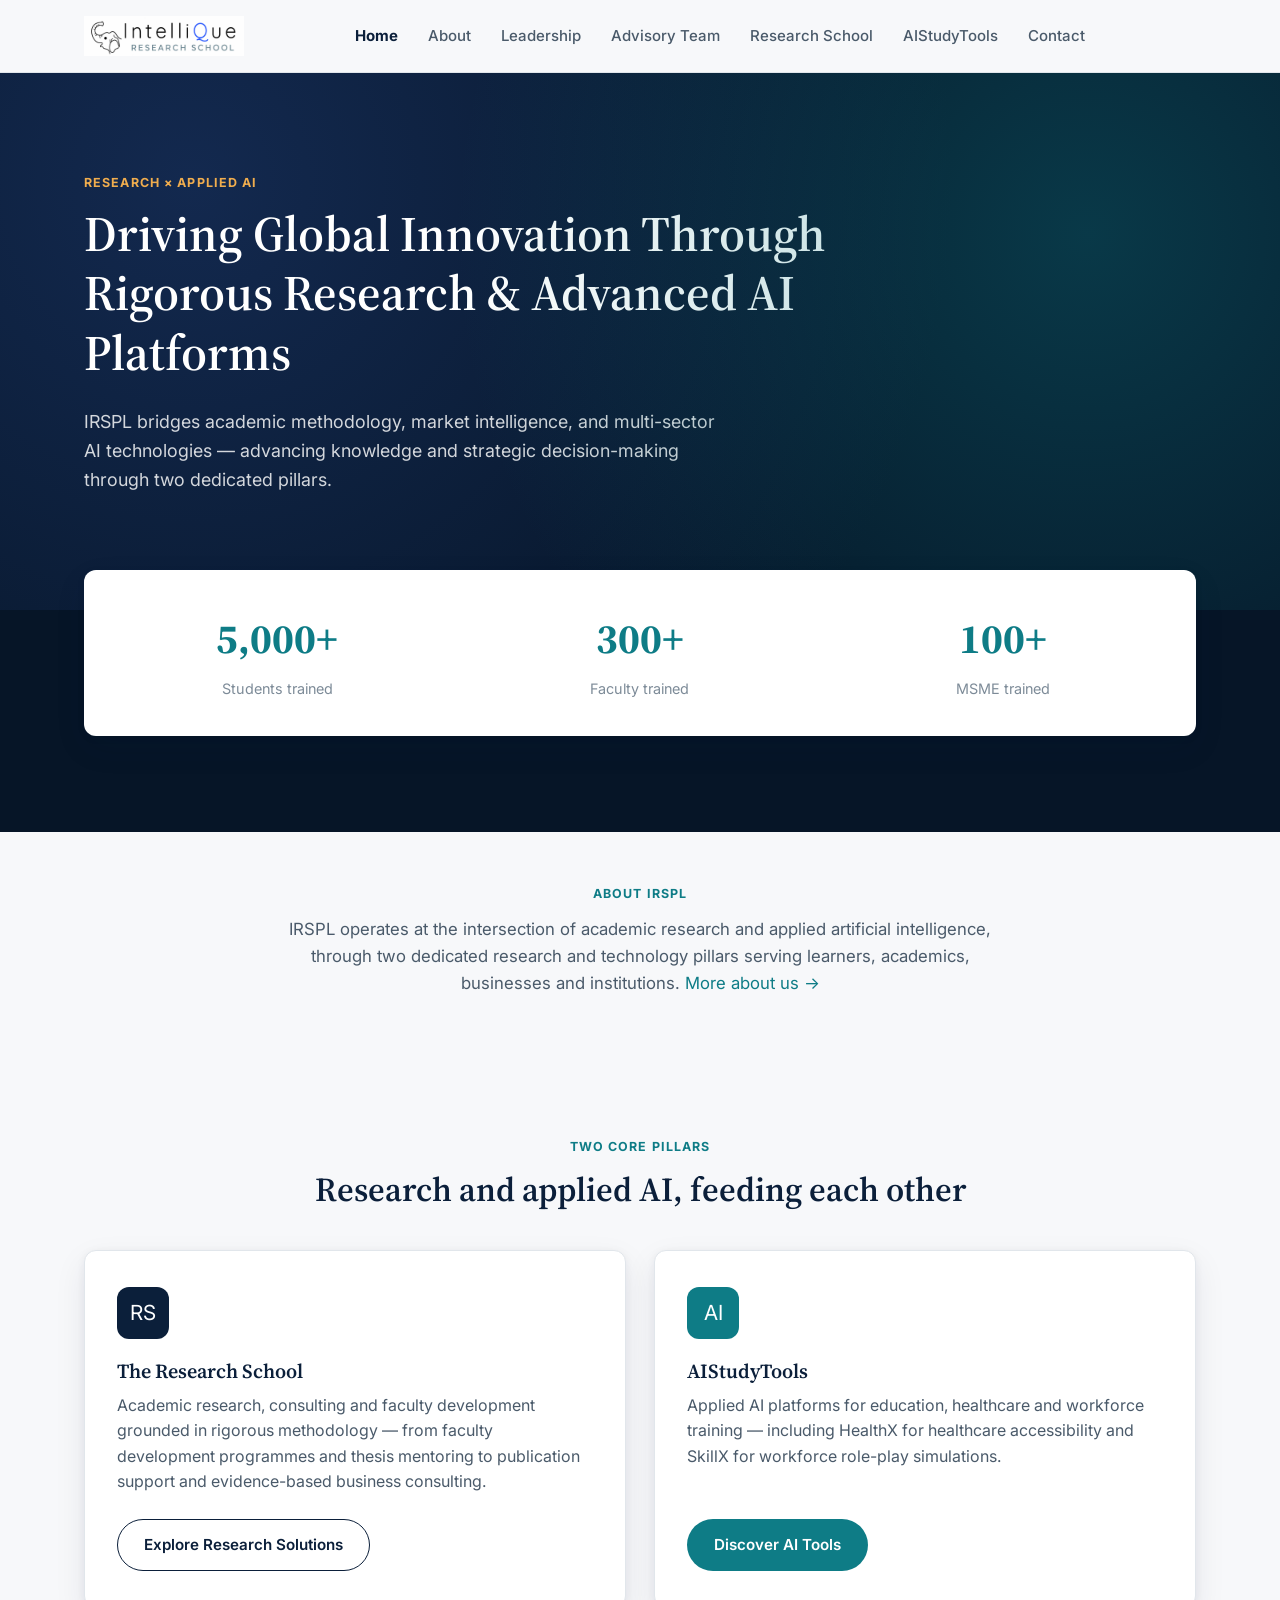
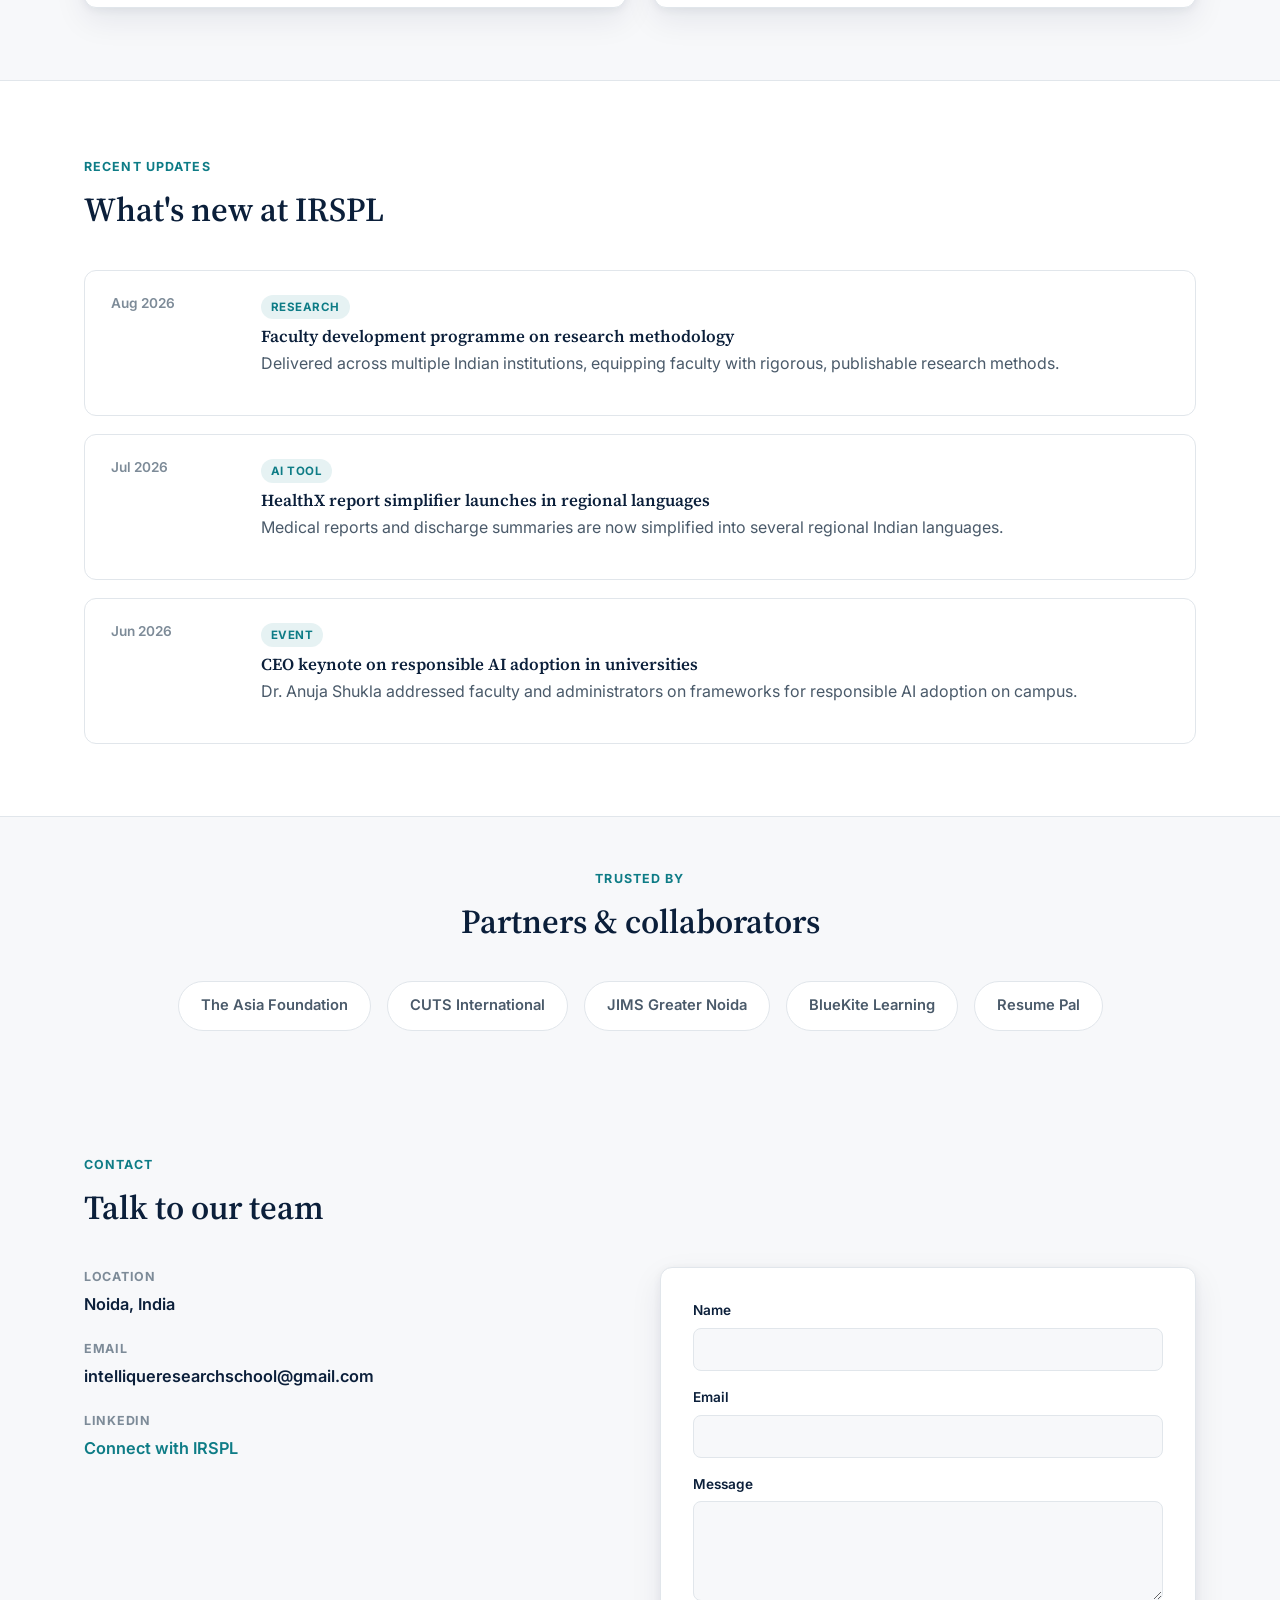
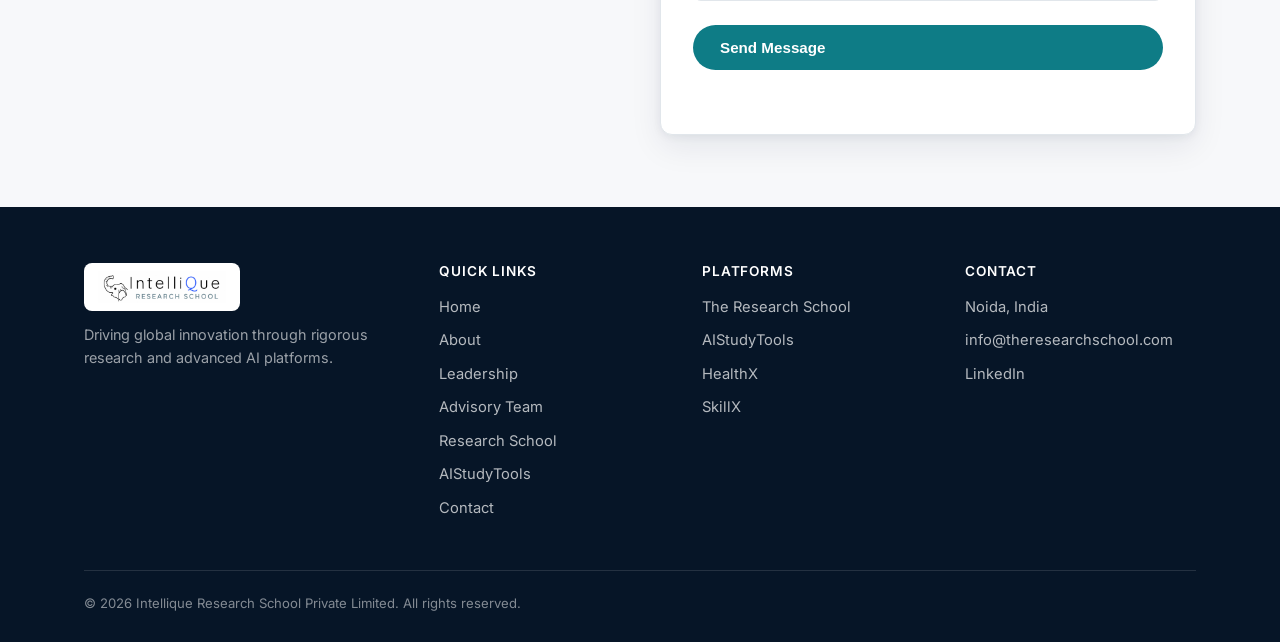
==== index.html @ 9a448a64 "Update index.html" ====
<!doctype html>
<html lang="en">
<head>
<meta charset="UTF-8">
<meta name="viewport" content="width=device-width, initial-scale=1.0">
<title>Intellique Research School Private Limited (IRSPL) | Research &amp; Applied AI</title>
<meta name="description" content="IRSPL drives global innovation through rigorous academic research and advanced AI platforms — The Research School and AIStudyTools.">
<link rel="preconnect" href="https://fonts.googleapis.com">
<link rel="preconnect" href="https://fonts.gstatic.com" crossorigin>
<link href="https://fonts.googleapis.com/css2?family=Source+Serif+4:wght@500;600;700&family=Inter:wght@400;500;600;700;800&display=swap" rel="stylesheet">
<link rel="stylesheet" href="css/styles.css">
</head>
<body>

<header class="site-header">
  <div class="nav-wrap">
    <a href="index.html" class="brand">
      <img src="images/IRS%20logo.jpeg" alt="Intellique Research School" class="brand-logo">
    </a>
    <nav class="primary-nav">
      <a href="index.html" class="active">Home</a>
      <a href="about.html">About</a>
      <a href="leadership.html">Leadership</a>
      <a href="advisory-team.html">Advisory Team</a>
      <a href="research-school.html">Research School</a>
      <a href="aistudytools.html">AIStudyTools</a>
      <a href="index.html#contact">Contact</a>
    </nav>
    <div class="nav-cta">
      <button class="nav-toggle" aria-label="Toggle menu"><span></span><span></span><span></span></button>
    </div>
  </div>
</header>

<section class="hero">
  <div class="container">
    <span class="eyebrow">Research × Applied AI</span>
    <h1>Driving Global Innovation Through Rigorous Research &amp; Advanced AI Platforms</h1>
    <p class="lede">IRSPL bridges academic methodology, market intelligence, and multi-sector AI technologies — advancing knowledge and strategic decision-making through two dedicated pillars.</p>
  </div>
</section>

<div class="stats-bar">
  <div class="container">
    <div class="stats-grid">
      <div class="stat">
        <div class="num" data-target="5000" data-suffix="+">0+</div>
        <div class="label">Students trained</div>
      </div>
      <div class="stat">
        <div class="num" data-target="300" data-suffix="+">0+</div>
        <div class="label">Faculty trained</div>
      </div>
      <div class="stat">
        <div class="num" data-target="100" data-suffix="+">0+</div>
        <div class="label">MSME trained</div>
      </div>
    </div>
  </div>
</div>

<section class="about-summary tight">
  <div class="container">
    <span class="eyebrow">About IRSPL</span>
    <p>IRSPL operates at the intersection of academic research and applied artificial intelligence, through two dedicated research and technology pillars serving learners, academics, businesses and institutions. <a href="about.html">More about us →</a></p>
  </div>
</section>

<section>
  <div class="container">
    <div class="section-head center">
      <span class="eyebrow">Two Core Pillars</span>
      <h2>Research and applied AI, feeding each other</h2>
    </div>
    <div class="pillars-grid">
      <div class="pillar-card research">
        <div class="icon">RS</div>
        <h3>The Research School</h3>
        <p>Academic research, consulting and faculty development grounded in rigorous methodology — from faculty development programmes and thesis mentoring to publication support and evidence-based business consulting.</p>
        <a href="research-school.html" class="btn btn-outline-navy">Explore Research Solutions</a>
      </div>
      <div class="pillar-card ai">
        <div class="icon">AI</div>
        <h3>AIStudyTools</h3>
        <p>Applied AI platforms for education, healthcare and workforce training — including HealthX for healthcare accessibility and SkillX for workforce role-play simulations.</p>
        <a href="aistudytools.html" class="btn btn-teal">Discover AI Tools</a>
      </div>
    </div>
  </div>
</section>

<section style="background:var(--paper-raised); border-top:1px solid var(--line); border-bottom:1px solid var(--line);">
  <div class="container">
    <div class="section-head">
      <span class="eyebrow">Recent Updates</span>
      <h2>What's new at IRSPL</h2>
    </div>
    <div class="updates-list">
      <div class="update-item">
        <div class="date">Aug 2026</div>
        <div>
          <span class="tag">Research</span>
          <h3>Faculty development programme on research methodology</h3>
          <p>Delivered across multiple Indian institutions, equipping faculty with rigorous, publishable research methods.</p>
        </div>
      </div>
      <div class="update-item">
        <div class="date">Jul 2026</div>
        <div>
          <span class="tag">AI Tool</span>
          <h3>HealthX report simplifier launches in regional languages</h3>
          <p>Medical reports and discharge summaries are now simplified into several regional Indian languages.</p>
        </div>
      </div>
      <div class="update-item">
        <div class="date">Jun 2026</div>
        <div>
          <span class="tag">Event</span>
          <h3>CEO keynote on responsible AI adoption in universities</h3>
          <p>Dr. Anuja Shukla addressed faculty and administrators on frameworks for responsible AI adoption on campus.</p>
        </div>
      </div>
    </div>
  </div>
</section>

<section class="tight">
  <div class="container">
    <div class="section-head center">
      <span class="eyebrow">Trusted By</span>
      <h2>Partners &amp; collaborators</h2>
    </div>
    <div class="partners-strip">
      <span class="partner-chip">The Asia Foundation</span>
      <span class="partner-chip">CUTS International</span>
      <span class="partner-chip">JIMS Greater Noida</span>
      <span class="partner-chip">BlueKite Learning</span>
      <span class="partner-chip">Resume Pal</span>
    </div>
  </div>
</section>

<section id="contact">
  <div class="container">
    <div class="section-head">
      <span class="eyebrow">Contact</span>
      <h2>Talk to our team</h2>
    </div>
    <div class="contact-grid">
      <div class="contact-info">
        <div class="item">
          <div class="k">Location</div>
          <div class="v">Noida, India</div>
        </div>
        <div class="item">
          <div class="k">Email</div>
          <div class="v">intelliqueresearchschool@gmail.com</div>
        </div>
        <div class="item">
          <div class="k">LinkedIn</div>
          <div class="v"><a href="https://www.linkedin.com/company/the-research-school/" target="_blank" rel="noopener">Connect with IRSPL</a></div>
        </div>
      </div>
      <form class="contact-form" data-to="intelliqueresearchschool@gmail.com">
        <div>
          <label for="name">Name</label>
          <input type="text" id="name" name="name" required>
        </div>
        <div>
          <label for="email">Email</label>
          <input type="email" id="email" name="email" required>
        </div>
        <div>
          <label for="message">Message</label>
          <textarea id="message" name="message" rows="4" required></textarea>
        </div>
        <button type="submit" class="btn btn-teal">Send Message</button>
        <div class="status"></div>
      </form>
    </div>
  </div>
</section>

<footer class="site-footer">
  <div class="container">
    <div class="footer-grid">
      <div class="footer-brand">
        <a href="index.html" class="brand footer-brand-link">
          <img src="images/IRS%20logo.jpeg" alt="Intellique Research School" class="brand-logo">
        </a>
        <p>Driving global innovation through rigorous research and advanced AI platforms.</p>
      </div>
      <div>
        <h4>Quick Links</h4>
        <a href="index.html">Home</a>
        <a href="about.html">About</a>
        <a href="leadership.html">Leadership</a>
        <a href="advisory-team.html">Advisory Team</a>
        <a href="research-school.html">Research School</a>
        <a href="aistudytools.html">AIStudyTools</a>
        <a href="index.html#contact">Contact</a>
      </div>
      <div>
        <h4>Platforms</h4>
        <a href="research-school.html">The Research School</a>
        <a href="aistudytools.html">AIStudyTools</a>
        <a href="healthx.html">HealthX</a>
        <a href="skillx.html">SkillX</a>
      </div>
      <div>
        <h4>Contact</h4>
        <a href="#">Noida, India</a>
        <a href="mailto:info@theresearchschool.com">info@theresearchschool.com</a>
        <a href="https://www.linkedin.com/company/the-research-school/" target="_blank" rel="noopener">LinkedIn</a>
      </div>
    </div>
    <div class="footer-bottom">
      <span>© 2026 Intellique Research School Private Limited. All rights reserved.</span>
    </div>
  </div>
</footer>

<script src="js/main.js"></script>
</body>
</html>
---- css/styles.css ----
/* ==========================================================================
   IRSPL — Intellique Research School Private Limited
   Shared design system: navy / teal / amber
   ========================================================================== */

:root {
  --navy: #0b1f3a;
  --navy-deep: #061527;
  --navy-soft: #13294f;
  --teal: #0e7c86;
  --teal-light: #12a5b3;
  --amber: #d98e2b;
  --amber-light: #f0ad4e;
  --paper: #f7f8fa;
  --paper-raised: #ffffff;
  --ink: #101720;
  --ink-soft: #4a5a6a;
  --ink-faint: #7d8b98;
  --line: #e1e6eb;
  --shadow: 0 2px 8px rgba(11, 31, 58, 0.06), 0 12px 32px rgba(11, 31, 58, 0.08);
  --radius: 12px;
  --font-serif: "Source Serif 4", Georgia, serif;
  --font-sans: "Inter", -apple-system, "Segoe UI", sans-serif;
}

* { box-sizing: border-box; }
html { scroll-behavior: smooth; }

body {
  margin: 0;
  font-family: var(--font-sans);
  color: var(--ink);
  background: var(--paper);
  line-height: 1.6;
  -webkit-font-smoothing: antialiased;
}

img { max-width: 100%; display: block; }

h1, h2, h3, h4 {
  font-family: var(--font-serif);
  color: var(--navy);
  line-height: 1.2;
  margin: 0 0 0.5em;
  font-weight: 600;
}

h1 { font-size: clamp(2rem, 4.5vw, 3.1rem); }
h2 { font-size: clamp(1.5rem, 3vw, 2.1rem); }
h3 { font-size: 1.25rem; }

p { margin: 0 0 1em; color: var(--ink-soft); }

a { color: var(--teal); text-decoration: none; }
a:hover { color: var(--teal-light); }

.container {
  max-width: 1160px;
  margin: 0 auto;
  padding: 0 24px;
}

section { padding: 72px 0; }
section.tight { padding: 48px 0; }

.eyebrow {
  font-family: var(--font-sans);
  font-size: 0.78rem;
  font-weight: 700;
  letter-spacing: 0.09em;
  text-transform: uppercase;
  color: var(--teal);
  margin-bottom: 12px;
  display: inline-block;
}

.section-head { max-width: 680px; margin: 0 0 40px; }
.section-head.center { margin-left: auto; margin-right: auto; text-align: center; }

/* ---------- Buttons ---------- */
.btn {
  display: inline-flex;
  align-items: center;
  gap: 8px;
  padding: 13px 26px;
  border-radius: 999px;
  font-weight: 600;
  font-size: 0.95rem;
  border: 1.5px solid transparent;
  cursor: pointer;
  transition: transform 0.15s ease, box-shadow 0.15s ease, background 0.15s ease, color 0.15s ease;
}
.btn:hover { transform: translateY(-1px); }

.btn-primary { background: var(--amber); color: var(--navy-deep); }
.btn-primary:hover { background: var(--amber-light); color: var(--navy-deep); }

.btn-teal { background: var(--teal); color: #fff; }
.btn-teal:hover { background: var(--teal-light); color: #fff; }

.btn-outline { background: transparent; border-color: rgba(255,255,255,0.5); color: #fff; }
.btn-outline:hover { background: rgba(255,255,255,0.12); color: #fff; }

.btn-outline-navy { background: transparent; border-color: var(--navy); color: var(--navy); }
.btn-outline-navy:hover { background: var(--navy); color: #fff; }

/* ---------- Header / Nav ---------- */
header.site-header {
  position: sticky;
  top: 0;
  z-index: 100;
  background: rgba(247, 248, 250, 0.92);
  backdrop-filter: blur(8px);
  border-bottom: 1px solid var(--line);
}

.nav-wrap {
  max-width: 1160px;
  margin: 0 auto;
  padding: 16px 24px;
  display: flex;
  align-items: center;
  justify-content: space-between;
}

.brand {
  display: flex;
  align-items: center;
  gap: 10px;
  font-family: var(--font-serif);
  font-weight: 700;
  font-size: 1.15rem;
  color: var(--navy);
}
.brand .mark {
  width: 38px; height: 38px;
  border-radius: 9px;
  background: linear-gradient(135deg, var(--navy) 0%, var(--teal) 100%);
  color: #fff;
  display: flex; align-items: center; justify-content: center;
  font-family: var(--font-sans);
  font-weight: 800;
  font-size: 0.95rem;
  flex-shrink: 0;
}
.brand .full { display: flex; flex-direction: column; line-height: 1.15; }
.brand .full small {
  font-family: var(--font-sans);
  font-weight: 500;
  font-size: 0.65rem;
  color: var(--ink-faint);
  letter-spacing: 0.03em;
}
.brand-logo {
  height: 40px;
  width: auto;
  display: block;
}
.footer-brand .brand.footer-brand-link {
  background: #fff;
  padding: 8px 14px;
  border-radius: 8px;
  display: inline-flex;
}
.footer-brand .brand.footer-brand-link .brand-logo { height: 32px; }

nav.primary-nav { display: flex; align-items: center; gap: 30px; }
nav.primary-nav a {
  color: var(--ink-soft);
  font-weight: 500;
  font-size: 0.94rem;
}
nav.primary-nav a:hover, nav.primary-nav a.active { color: var(--navy); }
nav.primary-nav a.active { font-weight: 700; }

.nav-cta { display: flex; align-items: center; gap: 14px; }

.nav-toggle {
  display: none;
  background: none;
  border: none;
  cursor: pointer;
  padding: 6px;
}
.nav-toggle span {
  display: block;
  width: 24px; height: 2px;
  background: var(--navy);
  margin: 5px 0;
  transition: 0.2s;
}

@media (max-width: 880px) {
  nav.primary-nav {
    position: absolute;
    top: 100%; left: 0; right: 0;
    background: var(--paper-raised);
    border-bottom: 1px solid var(--line);
    flex-direction: column;
    align-items: flex-start;
    gap: 0;
    padding: 8px 24px 20px;
    display: none;
  }
  nav.primary-nav.open { display: flex; }
  nav.primary-nav a { padding: 12px 0; width: 100%; border-bottom: 1px solid var(--line); }
  .nav-toggle { display: block; }
  .nav-cta .btn span.long { display: none; }
}

/* ---------- Hero ---------- */
.hero {
  background: radial-gradient(circle at 15% 20%, var(--navy-soft), var(--navy-deep) 65%);
  color: #fff;
  padding: 96px 0 80px;
  position: relative;
  overflow: hidden;
}
.hero::after {
  content: "";
  position: absolute;
  inset: 0;
  background: radial-gradient(circle at 85% 30%, rgba(14,124,134,0.35), transparent 55%);
  pointer-events: none;
}
.hero .container { position: relative; }
.hero .eyebrow { color: var(--amber-light); }
.hero h1 { color: #fff; max-width: 780px; }
.hero .lede { color: rgba(255,255,255,0.82); font-size: 1.12rem; max-width: 640px; margin-bottom: 36px; }

.page-hero {
  background: linear-gradient(135deg, var(--navy-deep), var(--navy-soft));
  color: #fff;
  padding: 76px 0 64px;
}
.page-hero .eyebrow { color: var(--amber-light); }
.page-hero h1 { color: #fff; max-width: 760px; }
.page-hero .lede { color: rgba(255,255,255,0.82); font-size: 1.08rem; max-width: 640px; margin: 0; }

/* ---------- Stats ---------- */
.stats-bar {
  background: var(--navy-deep);
  padding: 0 0 56px;
}
.stats-grid {
  display: grid;
  grid-template-columns: repeat(3, 1fr);
  gap: 24px;
  background: var(--paper-raised);
  border-radius: var(--radius);
  box-shadow: var(--shadow);
  padding: 36px 24px;
  transform: translateY(-40px);
  margin: 0;
}
.stat { text-align: center; }
.stat .num {
  font-family: var(--font-serif);
  font-size: clamp(1.8rem, 3.5vw, 2.6rem);
  font-weight: 700;
  color: var(--teal);
}
.stat .label { color: var(--ink-faint); font-size: 0.9rem; margin-top: 4px; }

@media (max-width: 640px) {
  .stats-grid { grid-template-columns: 1fr; gap: 28px; }
}

/* ---------- About summary ---------- */
.about-summary { text-align: center; }
.about-summary p { max-width: 720px; margin-left: auto; margin-right: auto; font-size: 1.05rem; }

/* ---------- Pillars ---------- */
.pillars-grid {
  display: grid;
  grid-template-columns: 1fr 1fr;
  gap: 28px;
}
.pillar-card {
  background: var(--paper-raised);
  border: 1px solid var(--line);
  border-radius: var(--radius);
  padding: 36px 32px;
  box-shadow: var(--shadow);
  display: flex;
  flex-direction: column;
}
.pillar-card .icon {
  width: 52px; height: 52px;
  border-radius: 12px;
  display: flex; align-items: center; justify-content: center;
  font-size: 1.3rem;
  margin-bottom: 20px;
  color: #fff;
}
.pillar-card.research .icon { background: var(--navy); }
.pillar-card.ai .icon { background: var(--teal); }
.pillar-card p { flex-grow: 1; }
.pillar-card .btn { align-self: flex-start; margin-top: 8px; }

@media (max-width: 760px) {
  .pillars-grid { grid-template-columns: 1fr; }
}

/* ---------- Updates ---------- */
.updates-list { display: grid; gap: 18px; }
.update-item {
  display: grid;
  grid-template-columns: 130px 1fr;
  gap: 20px;
  background: var(--paper-raised);
  border: 1px solid var(--line);
  border-radius: var(--radius);
  padding: 22px 26px;
}
.update-item .date { color: var(--ink-faint); font-size: 0.85rem; font-weight: 600; }
.update-item .tag {
  display: inline-block;
  font-size: 0.72rem;
  font-weight: 700;
  letter-spacing: 0.04em;
  text-transform: uppercase;
  padding: 3px 10px;
  border-radius: 999px;
  background: rgba(14,124,134,0.1);
  color: var(--teal);
  margin-bottom: 8px;
}
.update-item h3 { margin-bottom: 4px; font-size: 1.05rem; }
@media (max-width: 600px) {
  .update-item { grid-template-columns: 1fr; }
}

/* ---------- Trust partners ---------- */
.partners-strip {
  display: flex;
  flex-wrap: wrap;
  gap: 16px;
  justify-content: center;
}
.partner-chip {
  background: var(--paper-raised);
  border: 1px solid var(--line);
  border-radius: 999px;
  padding: 12px 22px;
  font-weight: 600;
  color: var(--ink-soft);
  font-size: 0.92rem;
}

/* ---------- CTA band ---------- */
.cta-band {
  background: linear-gradient(120deg, var(--teal) 0%, var(--navy) 100%);
  color: #fff;
  text-align: center;
  border-radius: var(--radius);
  padding: 56px 32px;
}
.cta-band h2 { color: #fff; }
.cta-band p { color: rgba(255,255,255,0.85); max-width: 560px; margin: 0 auto 28px; }

/* ---------- Contact ---------- */
.contact-grid {
  display: grid;
  grid-template-columns: 1fr 1fr;
  gap: 40px;
  align-items: start;
}
.contact-info .item { margin-bottom: 22px; }
.contact-info .item .k {
  font-size: 0.78rem;
  text-transform: uppercase;
  letter-spacing: 0.06em;
  color: var(--ink-faint);
  font-weight: 700;
  margin-bottom: 4px;
}
.contact-info .item .v { font-size: 1.02rem; color: var(--navy); font-weight: 600; }

form.contact-form {
  background: var(--paper-raised);
  border: 1px solid var(--line);
  border-radius: var(--radius);
  padding: 32px;
  box-shadow: var(--shadow);
  display: grid;
  gap: 16px;
}
form.contact-form label {
  display: block;
  font-size: 0.85rem;
  font-weight: 600;
  color: var(--navy);
  margin-bottom: 6px;
}
form.contact-form input,
form.contact-form textarea {
  width: 100%;
  padding: 11px 14px;
  border: 1.5px solid var(--line);
  border-radius: 8px;
  font-family: var(--font-sans);
  font-size: 0.95rem;
  color: var(--ink);
  background: var(--paper);
}
form.contact-form input:focus,
form.contact-form textarea:focus {
  outline: none;
  border-color: var(--teal);
}
form.contact-form .status { font-size: 0.85rem; color: var(--teal); min-height: 1.2em; }

@media (max-width: 760px) {
  .contact-grid { grid-template-columns: 1fr; }
}

/* ---------- Generic content blocks (about/leadership/services) ---------- */
.two-col {
  display: grid;
  grid-template-columns: 1fr 1fr;
  gap: 40px;
}
@media (max-width: 780px) { .two-col { grid-template-columns: 1fr; } }

.card-block {
  background: var(--paper-raised);
  border: 1px solid var(--line);
  border-radius: var(--radius);
  padding: 30px;
  box-shadow: var(--shadow);
}

.leader-card {
  display: grid;
  grid-template-columns: 220px 1fr;
  gap: 32px;
  background: var(--paper-raised);
  border: 1px solid var(--line);
  border-radius: var(--radius);
  padding: 36px;
  box-shadow: var(--shadow);
  margin-bottom: 28px;
}
.leader-card .photo {
  width: 100%;
  aspect-ratio: 1;
  border-radius: 12px;
  background: linear-gradient(135deg, var(--navy), var(--teal));
  color: #fff;
  display: flex; align-items: center; justify-content: center;
  font-family: var(--font-serif);
  font-size: 2.4rem;
  font-weight: 700;
}
.leader-card .role {
  color: var(--amber);
  font-weight: 700;
  font-size: 0.85rem;
  text-transform: uppercase;
  letter-spacing: 0.05em;
  margin-bottom: 6px;
  display: block;
}
.leader-card ul { margin: 12px 0 0; padding-left: 20px; color: var(--ink-soft); }
.leader-card li { margin-bottom: 6px; }

@media (max-width: 700px) {
  .leader-card { grid-template-columns: 1fr; }
  .leader-card .photo { max-width: 140px; }
}

.service-list { display: grid; gap: 16px; margin-top: 20px; }
.service-list .row {
  display: flex;
  gap: 14px;
  align-items: flex-start;
  background: var(--paper-raised);
  border: 1px solid var(--line);
  border-radius: 10px;
  padding: 18px 20px;
}
.service-list .row .dot {
  width: 8px; height: 8px;
  border-radius: 50%;
  background: var(--amber);
  margin-top: 8px;
  flex-shrink: 0;
}
.service-list .row strong { color: var(--navy); }

.feature-grid {
  display: grid;
  grid-template-columns: repeat(2, 1fr);
  gap: 20px;
}
@media (max-width: 700px) { .feature-grid { grid-template-columns: 1fr; } }
.feature-card {
  background: var(--paper-raised);
  border: 1px solid var(--line);
  border-radius: var(--radius);
  padding: 26px;
}
.feature-card .icon {
  width: 40px; height: 40px;
  border-radius: 9px;
  background: rgba(14,124,134,0.1);
  color: var(--teal);
  display: flex; align-items: center; justify-content: center;
  margin-bottom: 14px;
  font-weight: 700;
}

.product-strip {
  display: flex;
  gap: 10px;
  flex-wrap: wrap;
  margin-top: 20px;
}
.product-pill {
  background: rgba(217,142,43,0.12);
  color: var(--amber);
  border-radius: 999px;
  padding: 6px 16px;
  font-size: 0.82rem;
  font-weight: 700;
}

/* ---------- Footer ---------- */
footer.site-footer {
  background: var(--navy-deep);
  color: rgba(255,255,255,0.75);
  padding: 56px 0 28px;
}
.footer-grid {
  display: grid;
  grid-template-columns: 1.4fr 1fr 1fr 1fr;
  gap: 32px;
  margin-bottom: 40px;
}
.footer-grid h4 {
  color: #fff;
  font-family: var(--font-sans);
  font-size: 0.85rem;
  text-transform: uppercase;
  letter-spacing: 0.06em;
  margin-bottom: 16px;
}
.footer-grid a { color: rgba(255,255,255,0.7); display: block; margin-bottom: 10px; font-size: 0.92rem; }
.footer-grid a:hover { color: #fff; }
.footer-brand .brand { color: #fff; margin-bottom: 12px; }
.footer-brand p { color: rgba(255,255,255,0.6); font-size: 0.9rem; max-width: 320px; }
.footer-bottom {
  border-top: 1px solid rgba(255,255,255,0.12);
  padding-top: 22px;
  display: flex;
  justify-content: space-between;
  flex-wrap: wrap;
  gap: 12px;
  font-size: 0.82rem;
  color: rgba(255,255,255,0.5);
}
@media (max-width: 860px) {
  .footer-grid { grid-template-columns: 1fr 1fr; }
}
@media (max-width: 500px) {
  .footer-grid { grid-template-columns: 1fr; }
}
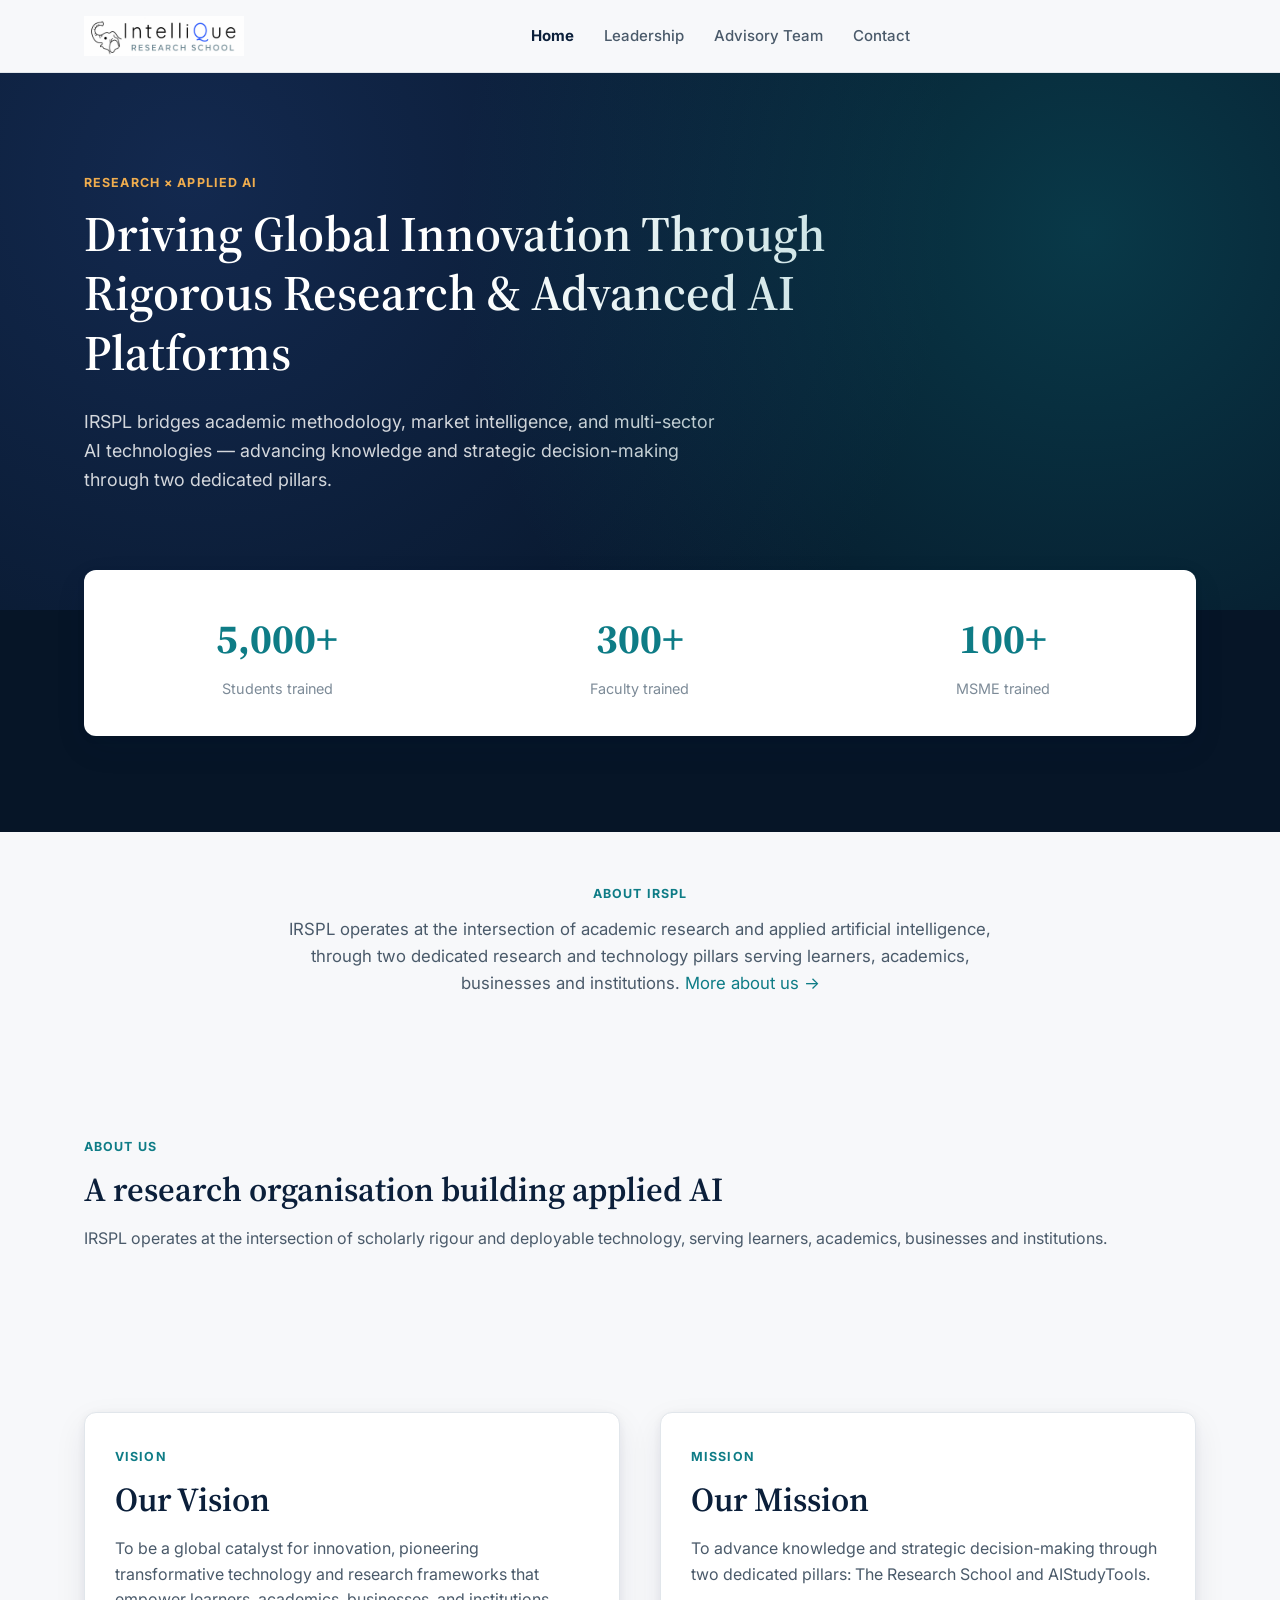
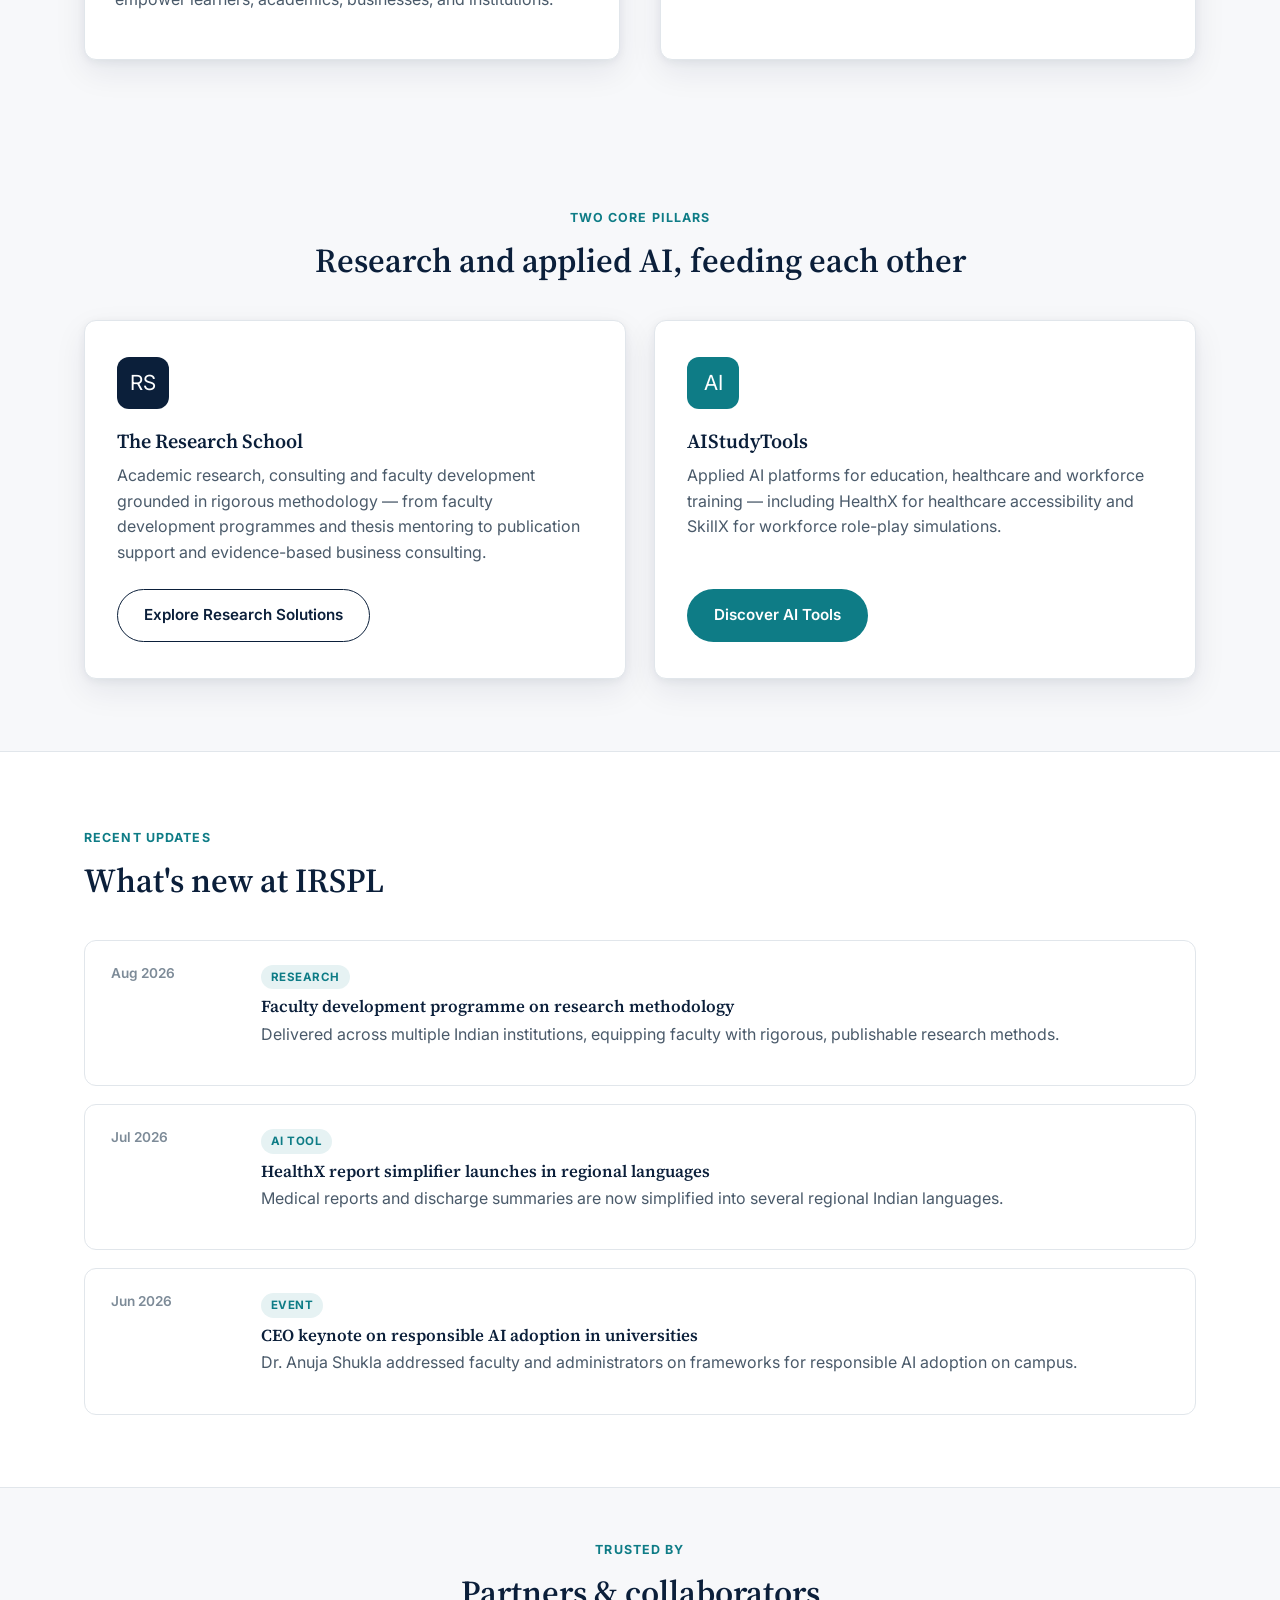
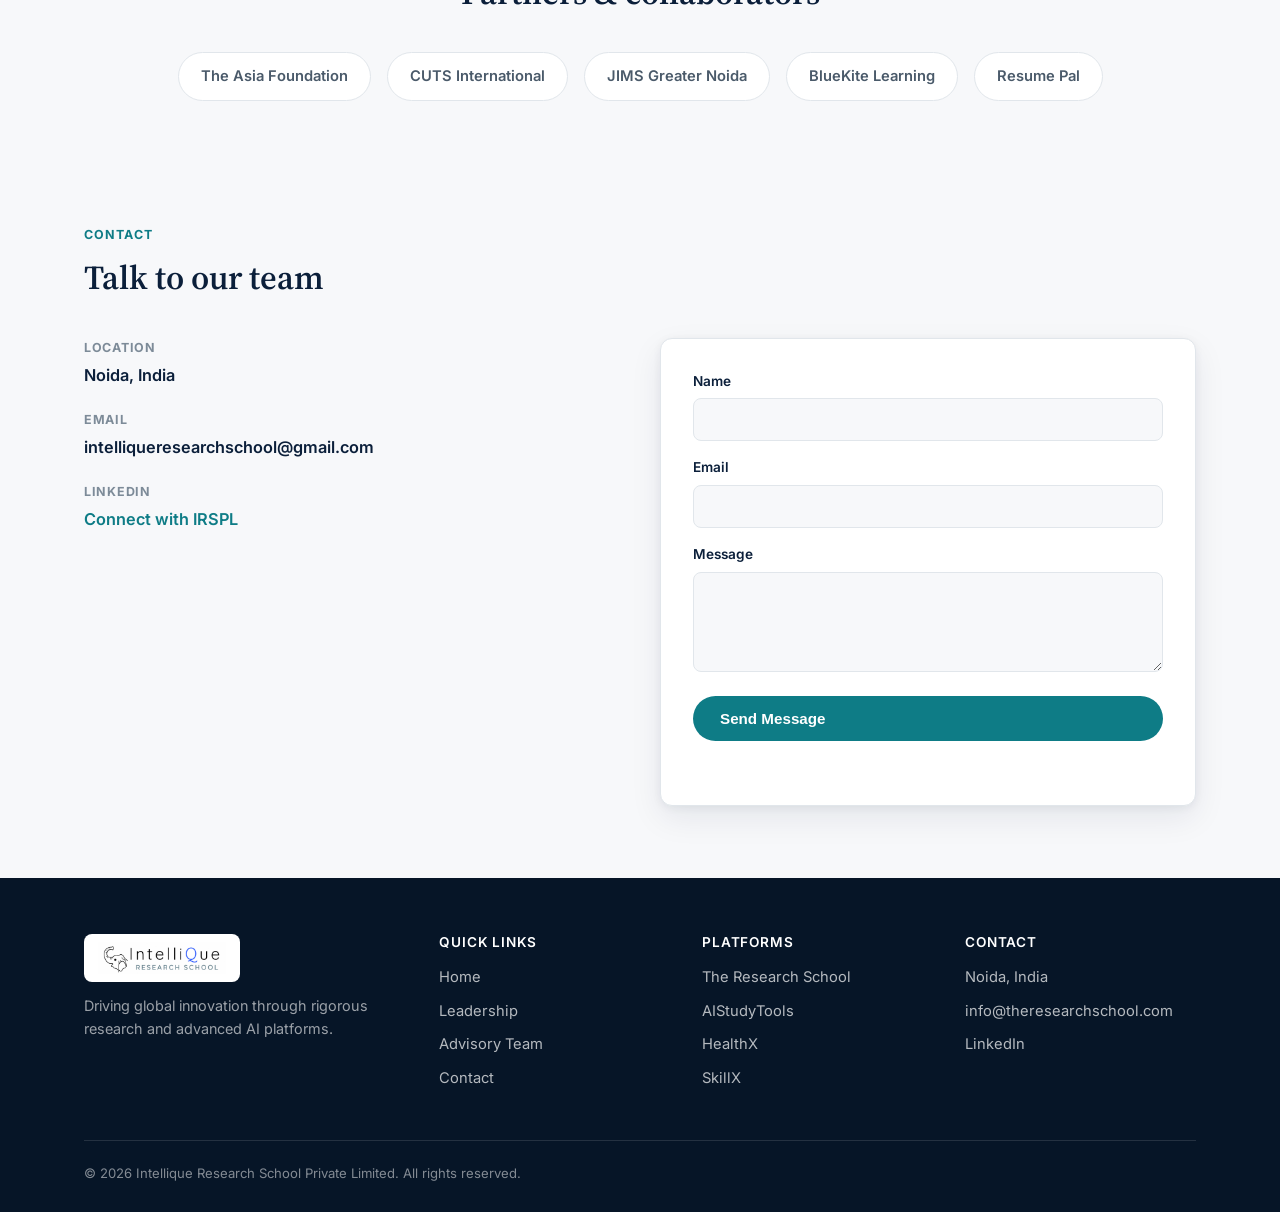
==== commit 5a4a7d6d: "Simplify nav (remove About/Research School/AIStudyTools tabs) and add About/Vision/Mission to homepa" ====
--- a/index.html
+++ b/index.html
@@ -19,11 +19,8 @@
     </a>
     <nav class="primary-nav">
       <a href="index.html" class="active">Home</a>
-      <a href="about.html">About</a>
       <a href="leadership.html">Leadership</a>
       <a href="advisory-team.html">Advisory Team</a>
-      <a href="research-school.html">Research School</a>
-      <a href="aistudytools.html">AIStudyTools</a>
       <a href="index.html#contact">Contact</a>
     </nav>
     <div class="nav-cta">
@@ -63,6 +60,29 @@
   <div class="container">
     <span class="eyebrow">About IRSPL</span>
     <p>IRSPL operates at the intersection of academic research and applied artificial intelligence, through two dedicated research and technology pillars serving learners, academics, businesses and institutions. <a href="about.html">More about us →</a></p>
+  </div>
+</section>
+
+<section>
+  <div class="container">
+    <span class="eyebrow">About Us</span>
+    <h2>A research organisation building applied AI</h2>
+    <p class="lede">IRSPL operates at the intersection of scholarly rigour and deployable technology, serving learners, academics, businesses and institutions.</p>
+  </div>
+</section>
+
+<section>
+  <div class="container two-col">
+    <div class="card-block">
+      <span class="eyebrow">Vision</span>
+      <h2>Our Vision</h2>
+      <p>To be a global catalyst for innovation, pioneering transformative technology and research frameworks that empower learners, academics, businesses, and institutions.</p>
+    </div>
+    <div class="card-block">
+      <span class="eyebrow">Mission</span>
+      <h2>Our Mission</h2>
+      <p>To advance knowledge and strategic decision-making through two dedicated pillars: The Research School and AIStudyTools.</p>
+    </div>
   </div>
 </section>
 
@@ -193,11 +213,8 @@
       <div>
         <h4>Quick Links</h4>
         <a href="index.html">Home</a>
-        <a href="about.html">About</a>
         <a href="leadership.html">Leadership</a>
         <a href="advisory-team.html">Advisory Team</a>
-        <a href="research-school.html">Research School</a>
-        <a href="aistudytools.html">AIStudyTools</a>
         <a href="index.html#contact">Contact</a>
       </div>
       <div>
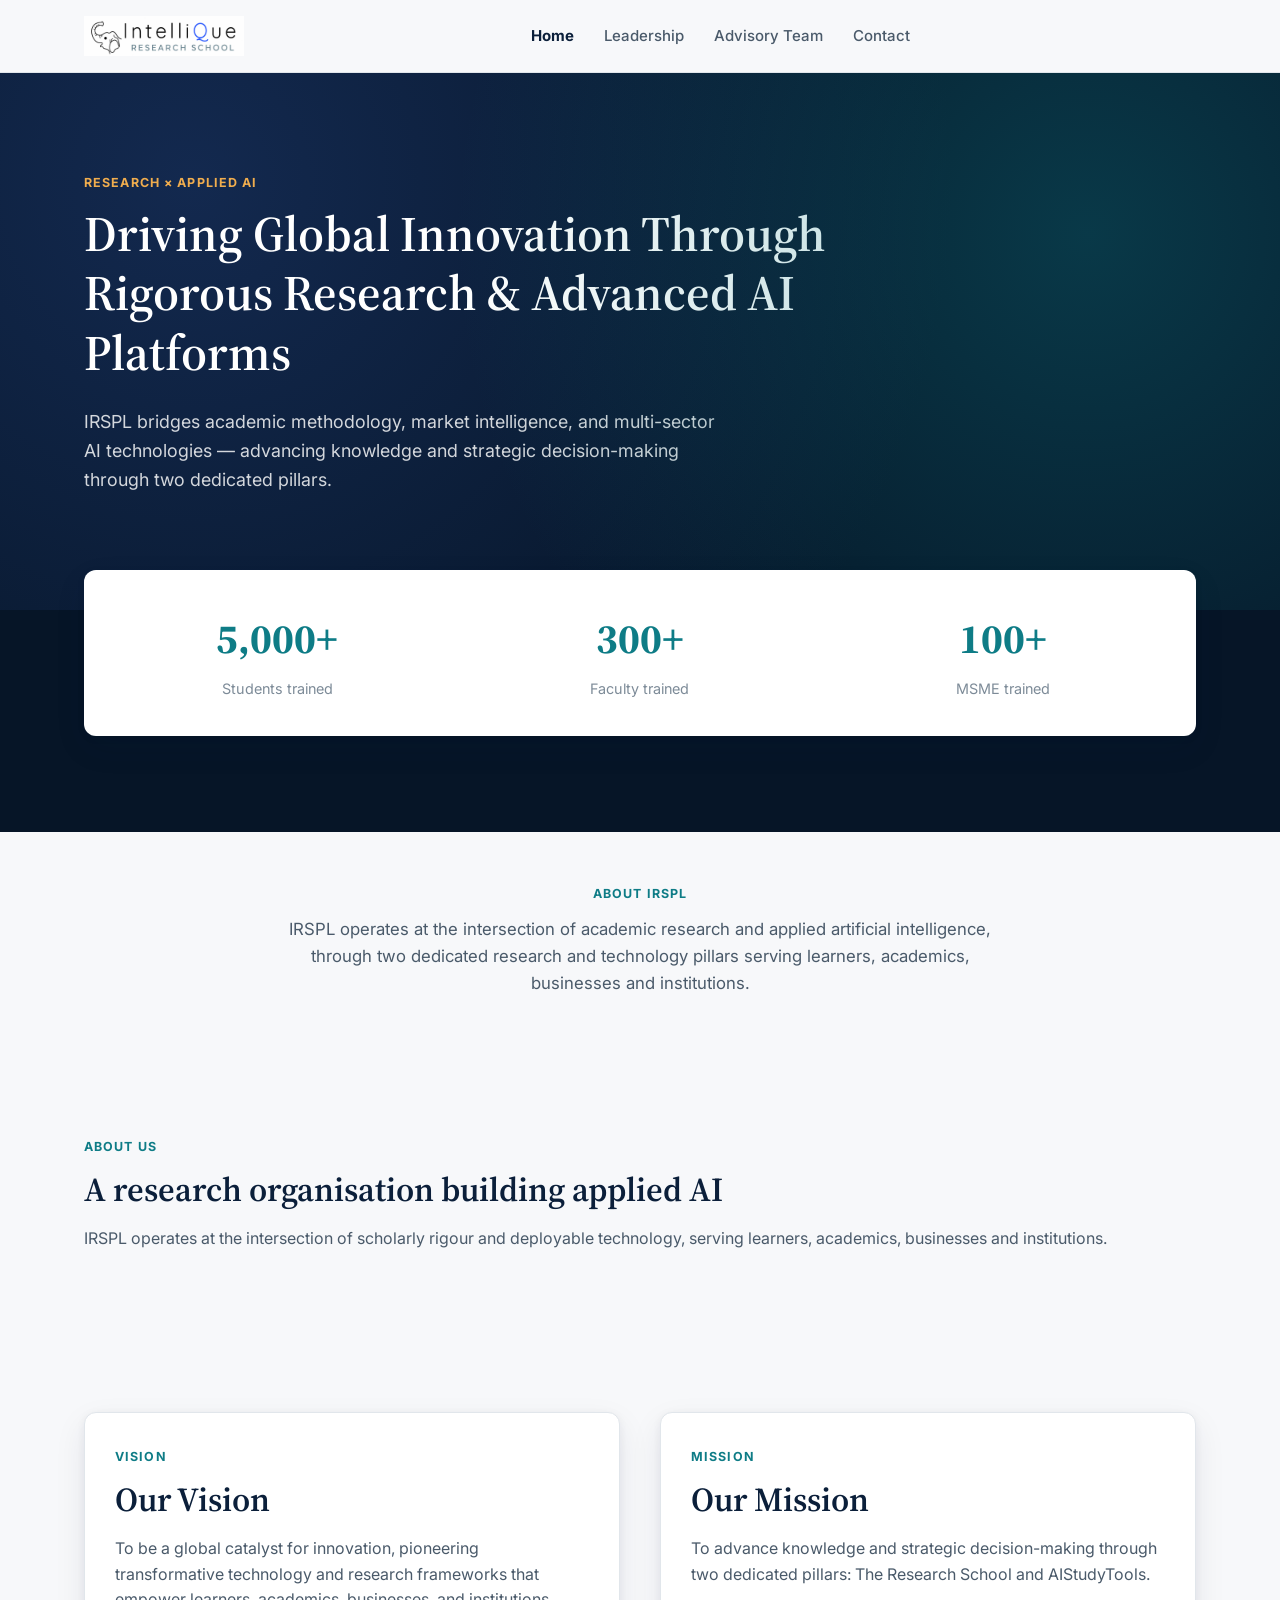
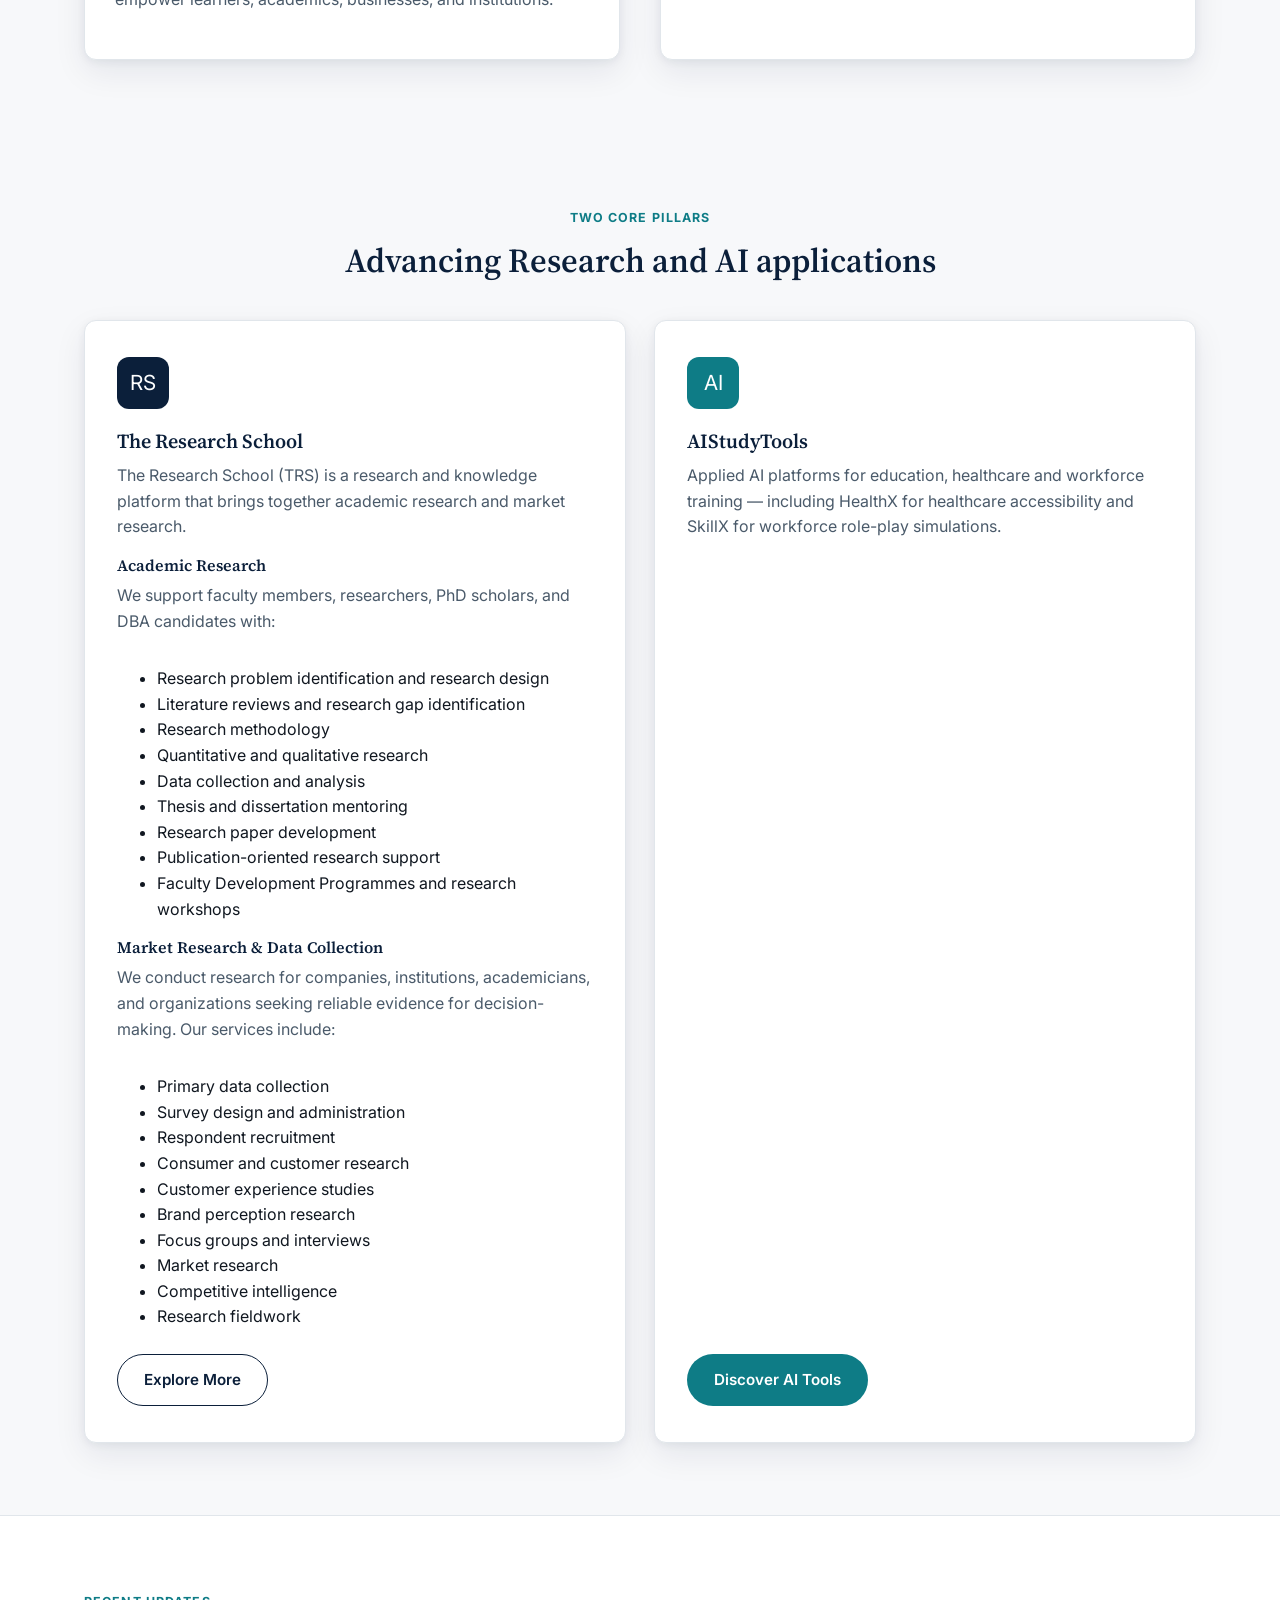
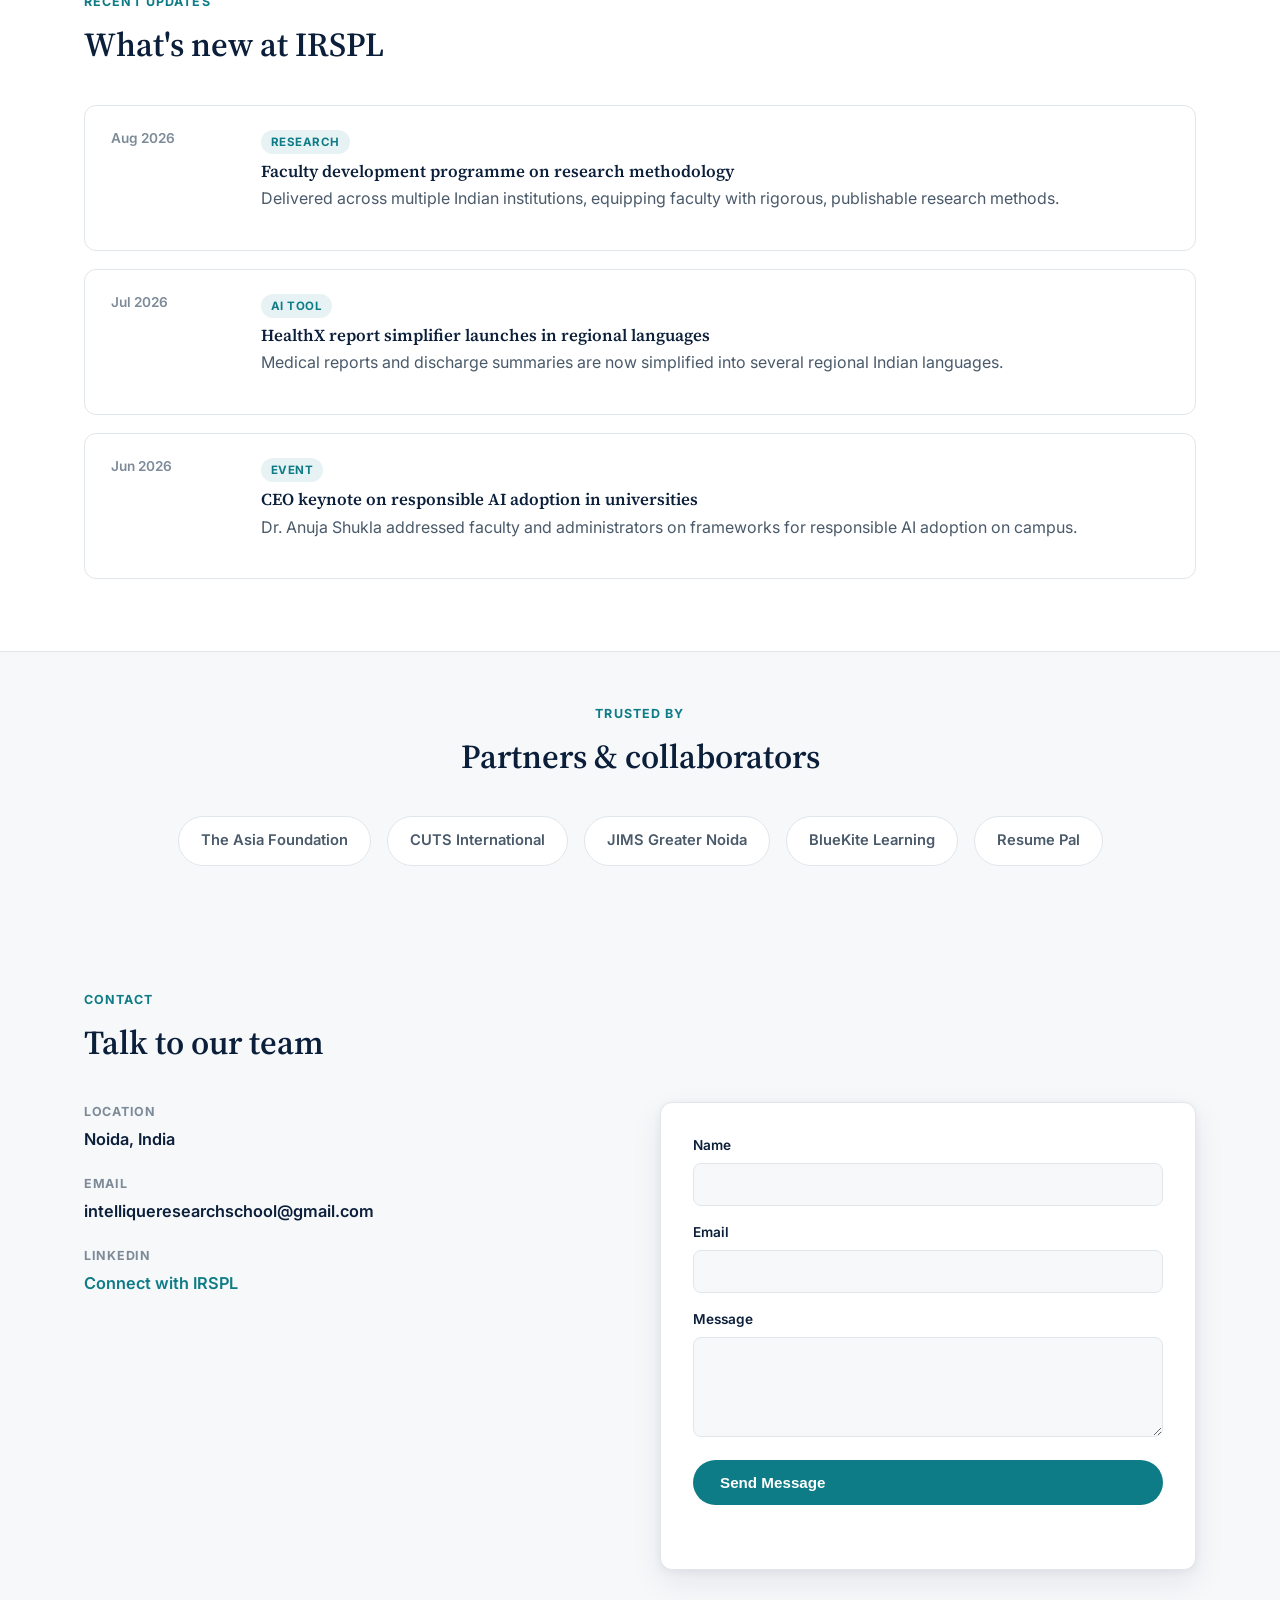
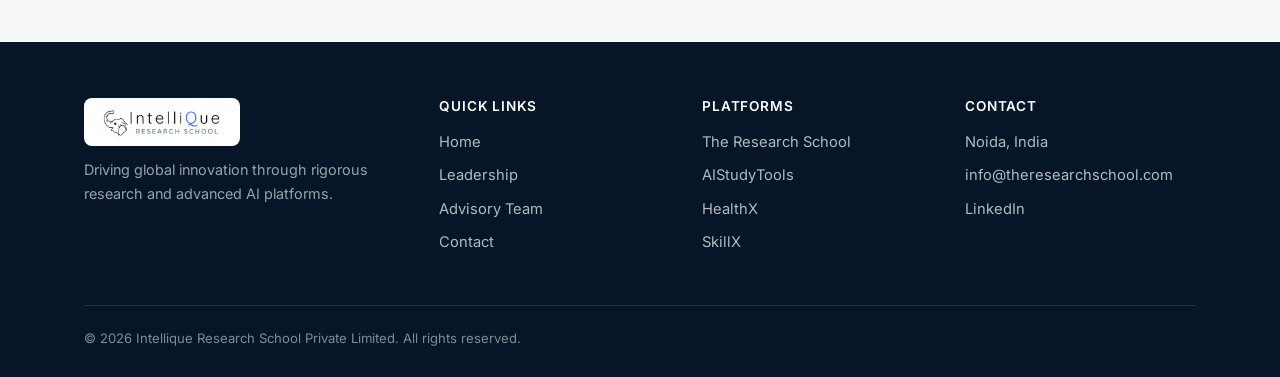
==== commit 182e474a: "Update home page: revise Two Core Pillars heading, expand Research School content, add external Expl" ====
--- a/index.html
+++ b/index.html
@@ -59,7 +59,7 @@
 <section class="about-summary tight">
   <div class="container">
     <span class="eyebrow">About IRSPL</span>
-    <p>IRSPL operates at the intersection of academic research and applied artificial intelligence, through two dedicated research and technology pillars serving learners, academics, businesses and institutions. <a href="about.html">More about us →</a></p>
+    <p>IRSPL operates at the intersection of academic research and applied artificial intelligence, through two dedicated research and technology pillars serving learners, academics, businesses and institutions.</p>
   </div>
 </section>
 
@@ -90,14 +90,41 @@
   <div class="container">
     <div class="section-head center">
       <span class="eyebrow">Two Core Pillars</span>
-      <h2>Research and applied AI, feeding each other</h2>
+      <h2>Advancing Research and AI applications</h2>
     </div>
     <div class="pillars-grid">
       <div class="pillar-card research">
         <div class="icon">RS</div>
         <h3>The Research School</h3>
-        <p>Academic research, consulting and faculty development grounded in rigorous methodology — from faculty development programmes and thesis mentoring to publication support and evidence-based business consulting.</p>
-        <a href="research-school.html" class="btn btn-outline-navy">Explore Research Solutions</a>
+        <p>The Research School (TRS) is a research and knowledge platform that brings together academic research and market research.</p>
+        <h4>Academic Research</h4>
+        <p>We support faculty members, researchers, PhD scholars, and DBA candidates with:</p>
+        <ul>
+          <li>Research problem identification and research design</li>
+          <li>Literature reviews and research gap identification</li>
+          <li>Research methodology</li>
+          <li>Quantitative and qualitative research</li>
+          <li>Data collection and analysis</li>
+          <li>Thesis and dissertation mentoring</li>
+          <li>Research paper development</li>
+          <li>Publication-oriented research support</li>
+          <li>Faculty Development Programmes and research workshops</li>
+        </ul>
+        <h4>Market Research &amp; Data Collection</h4>
+        <p>We conduct research for companies, institutions, academicians, and organizations seeking reliable evidence for decision-making. Our services include:</p>
+        <ul>
+          <li>Primary data collection</li>
+          <li>Survey design and administration</li>
+          <li>Respondent recruitment</li>
+          <li>Consumer and customer research</li>
+          <li>Customer experience studies</li>
+          <li>Brand perception research</li>
+          <li>Focus groups and interviews</li>
+          <li>Market research</li>
+          <li>Competitive intelligence</li>
+          <li>Research fieldwork</li>
+        </ul>
+        <a href="https://theresearchschool.com" class="btn btn-outline-navy" target="_blank" rel="noopener">Explore More</a>
       </div>
       <div class="pillar-card ai">
         <div class="icon">AI</div>
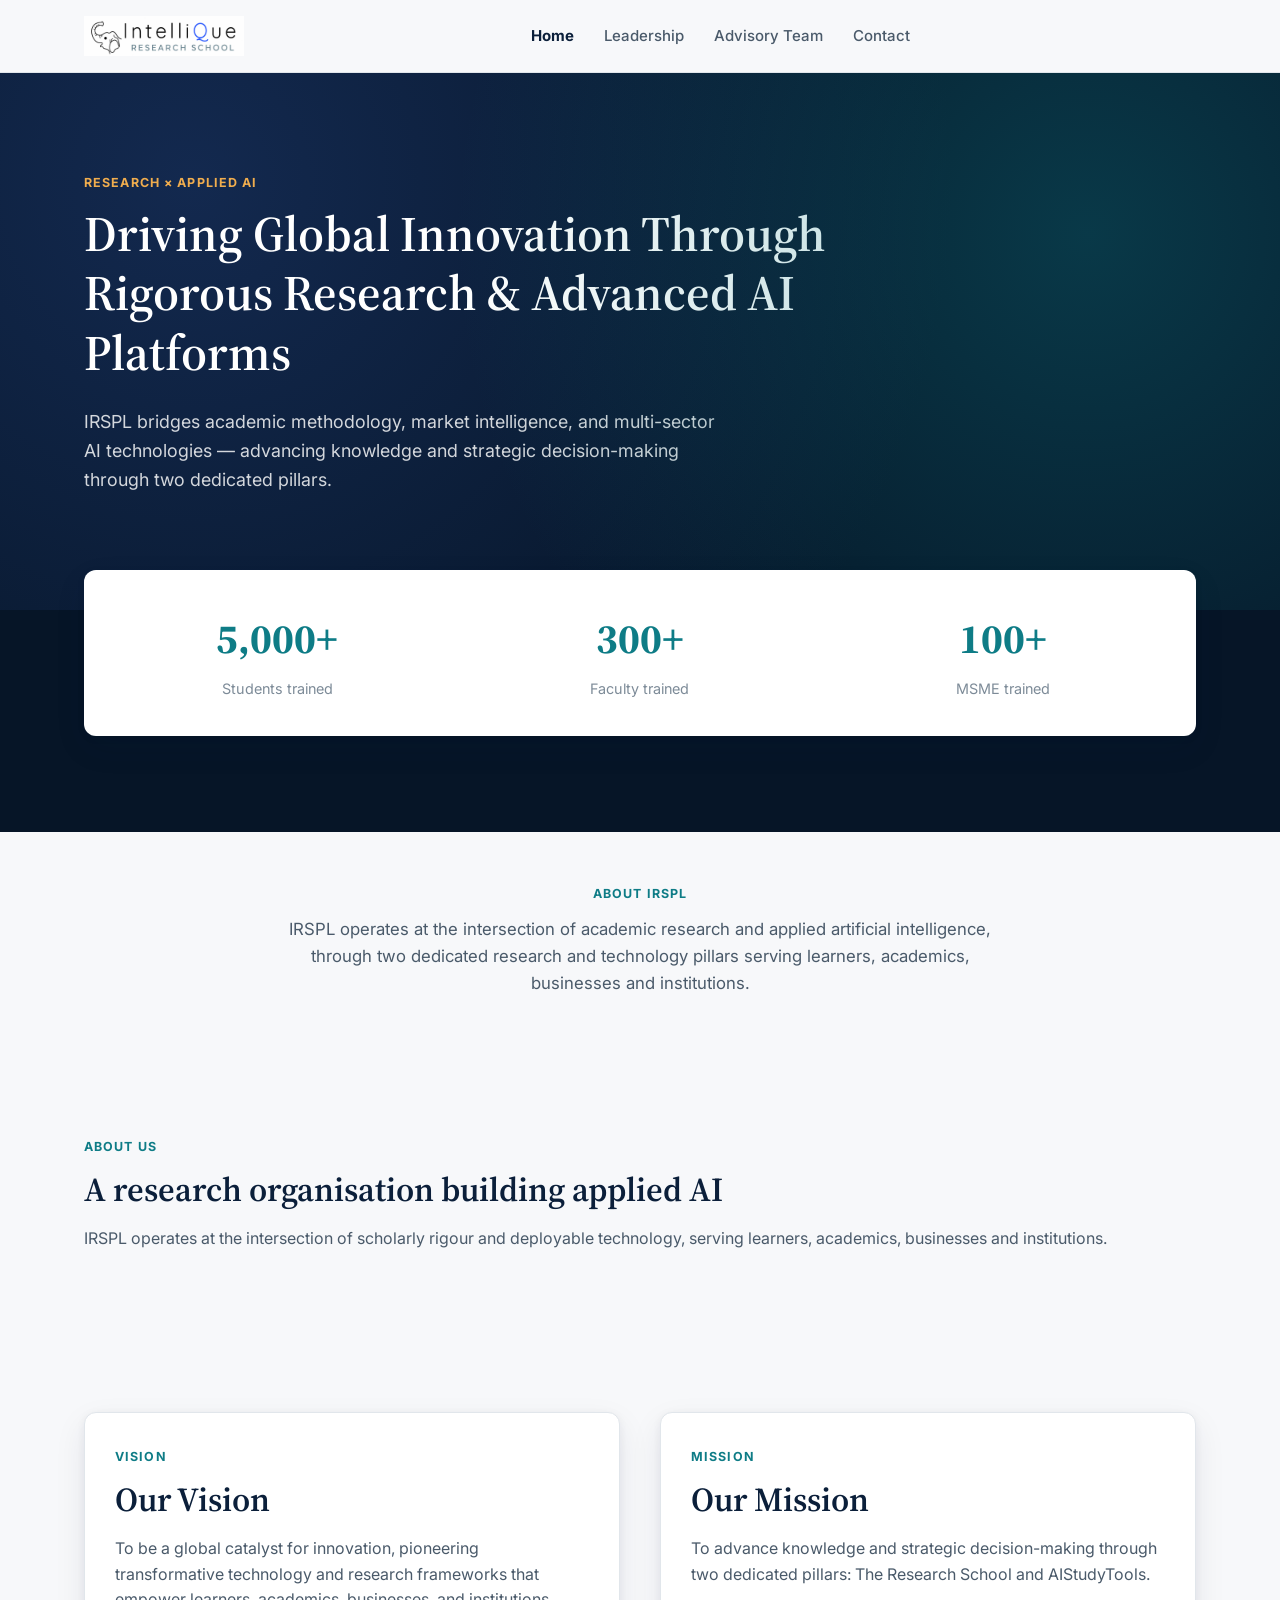
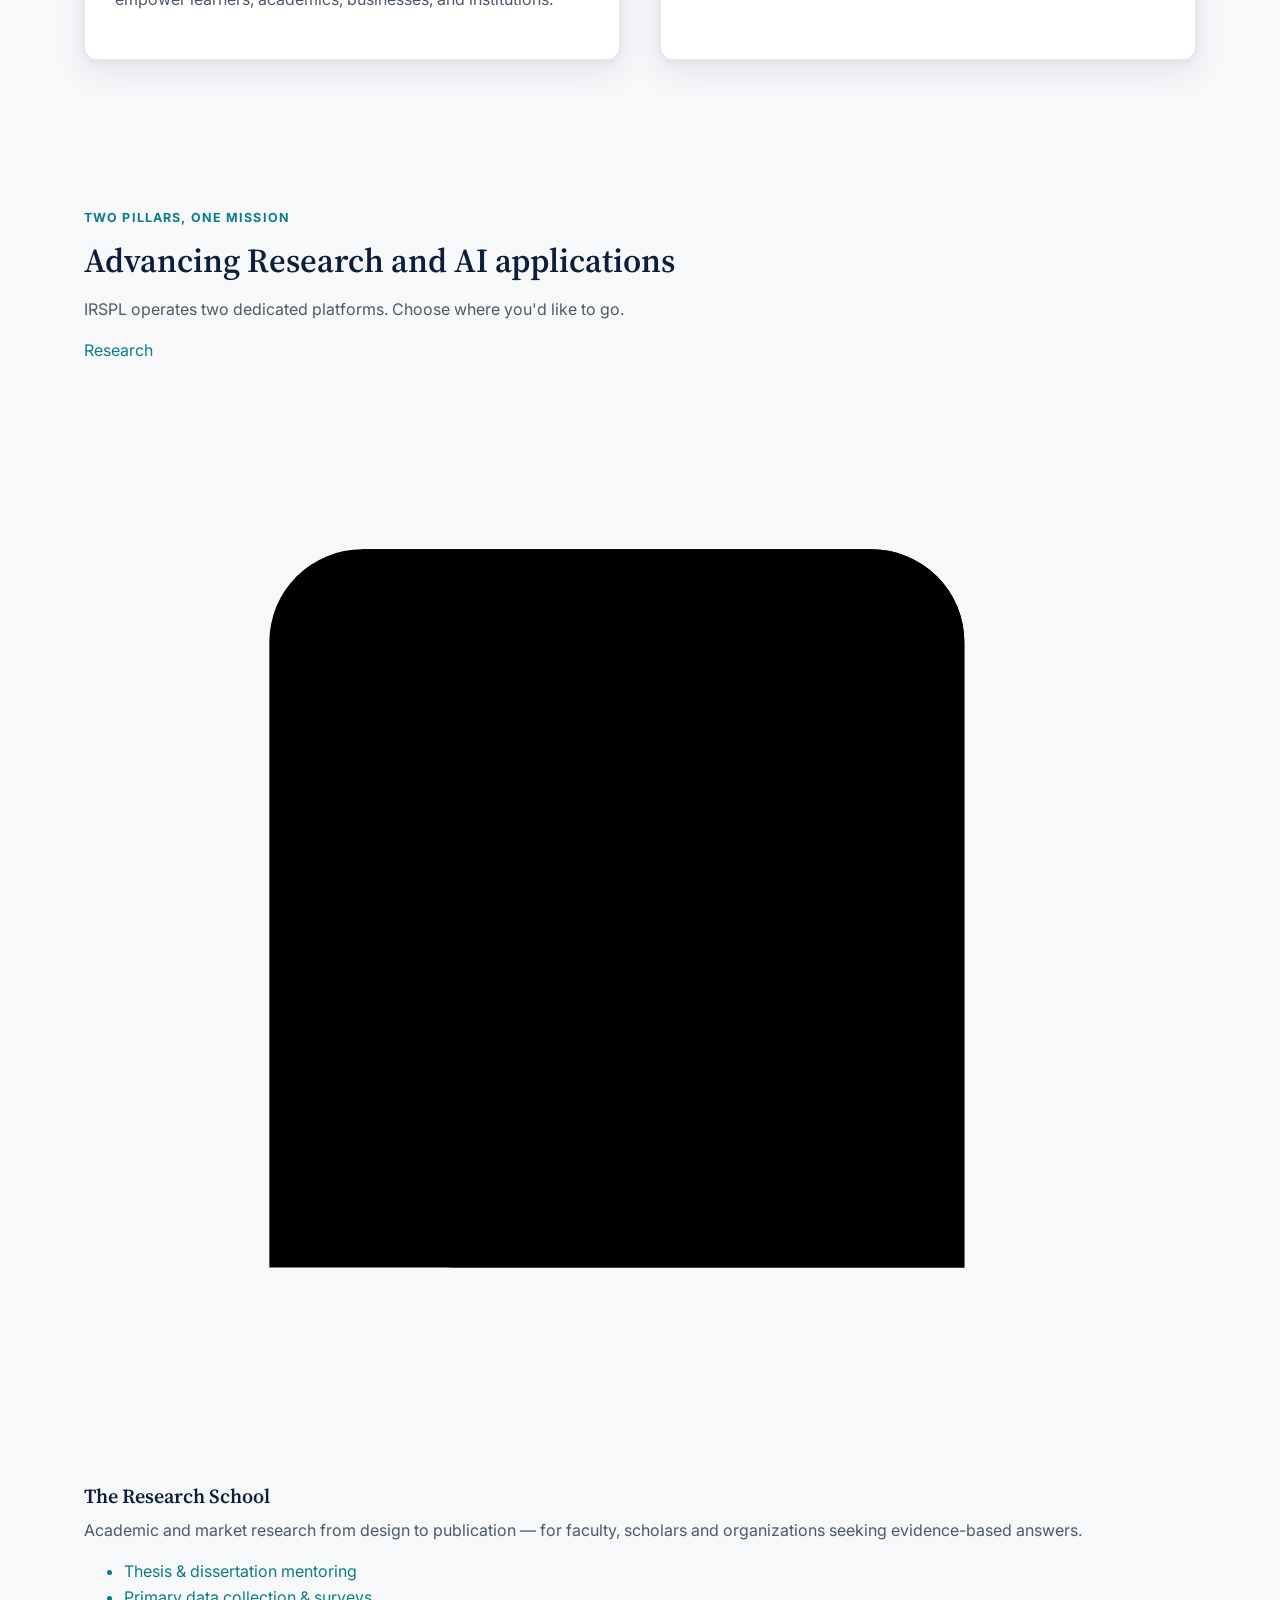
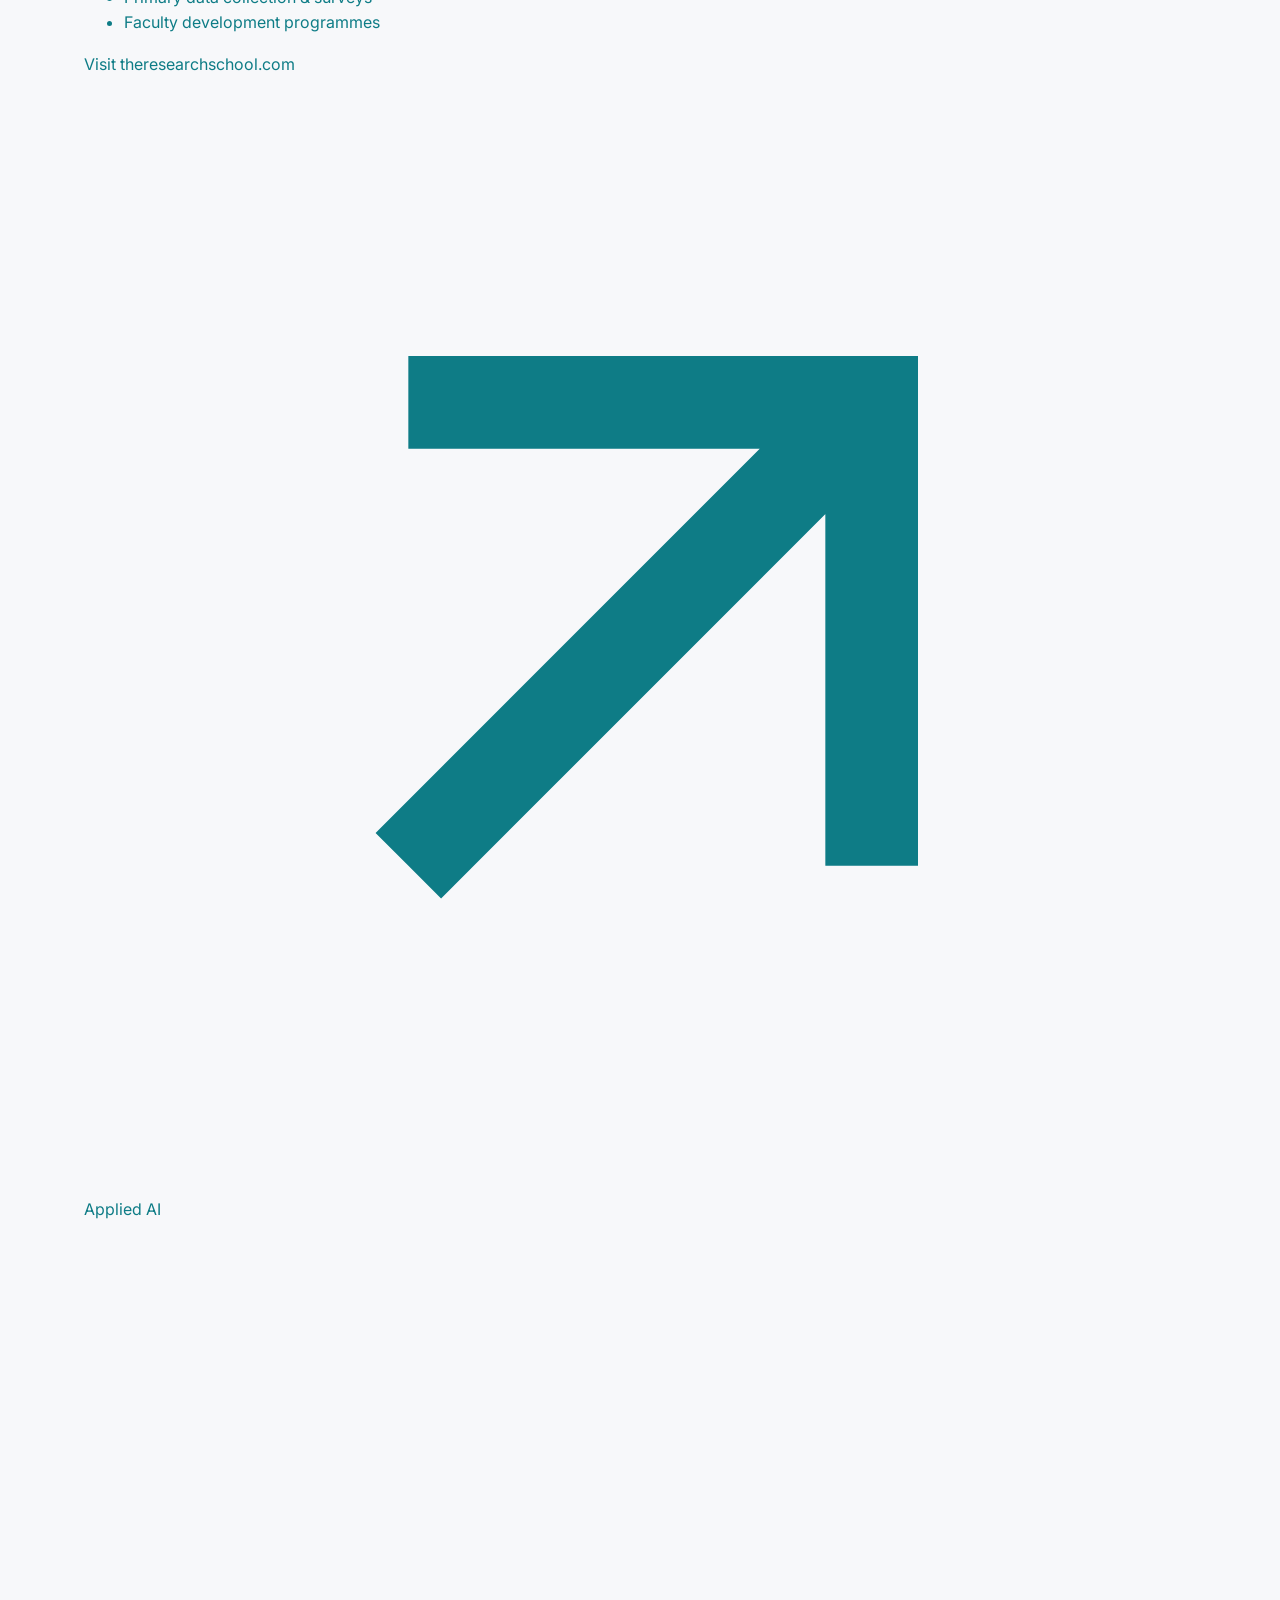
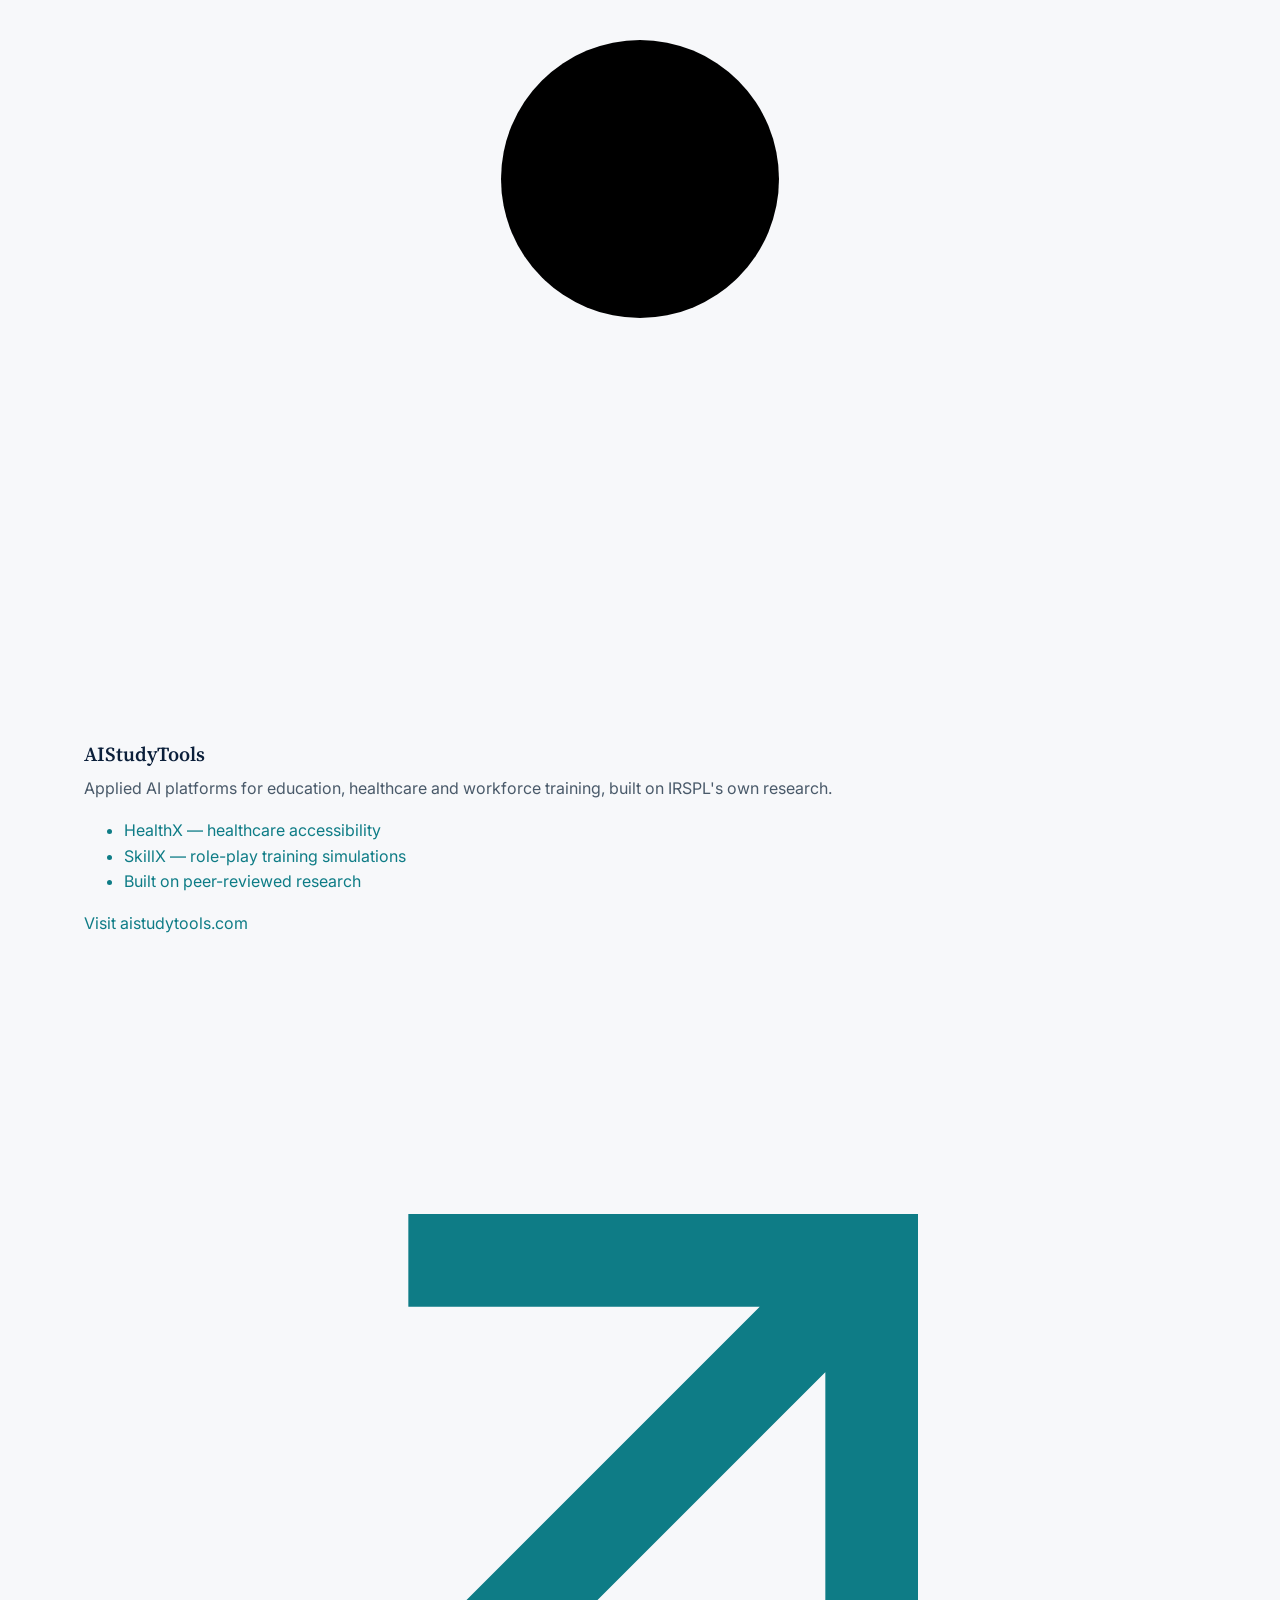
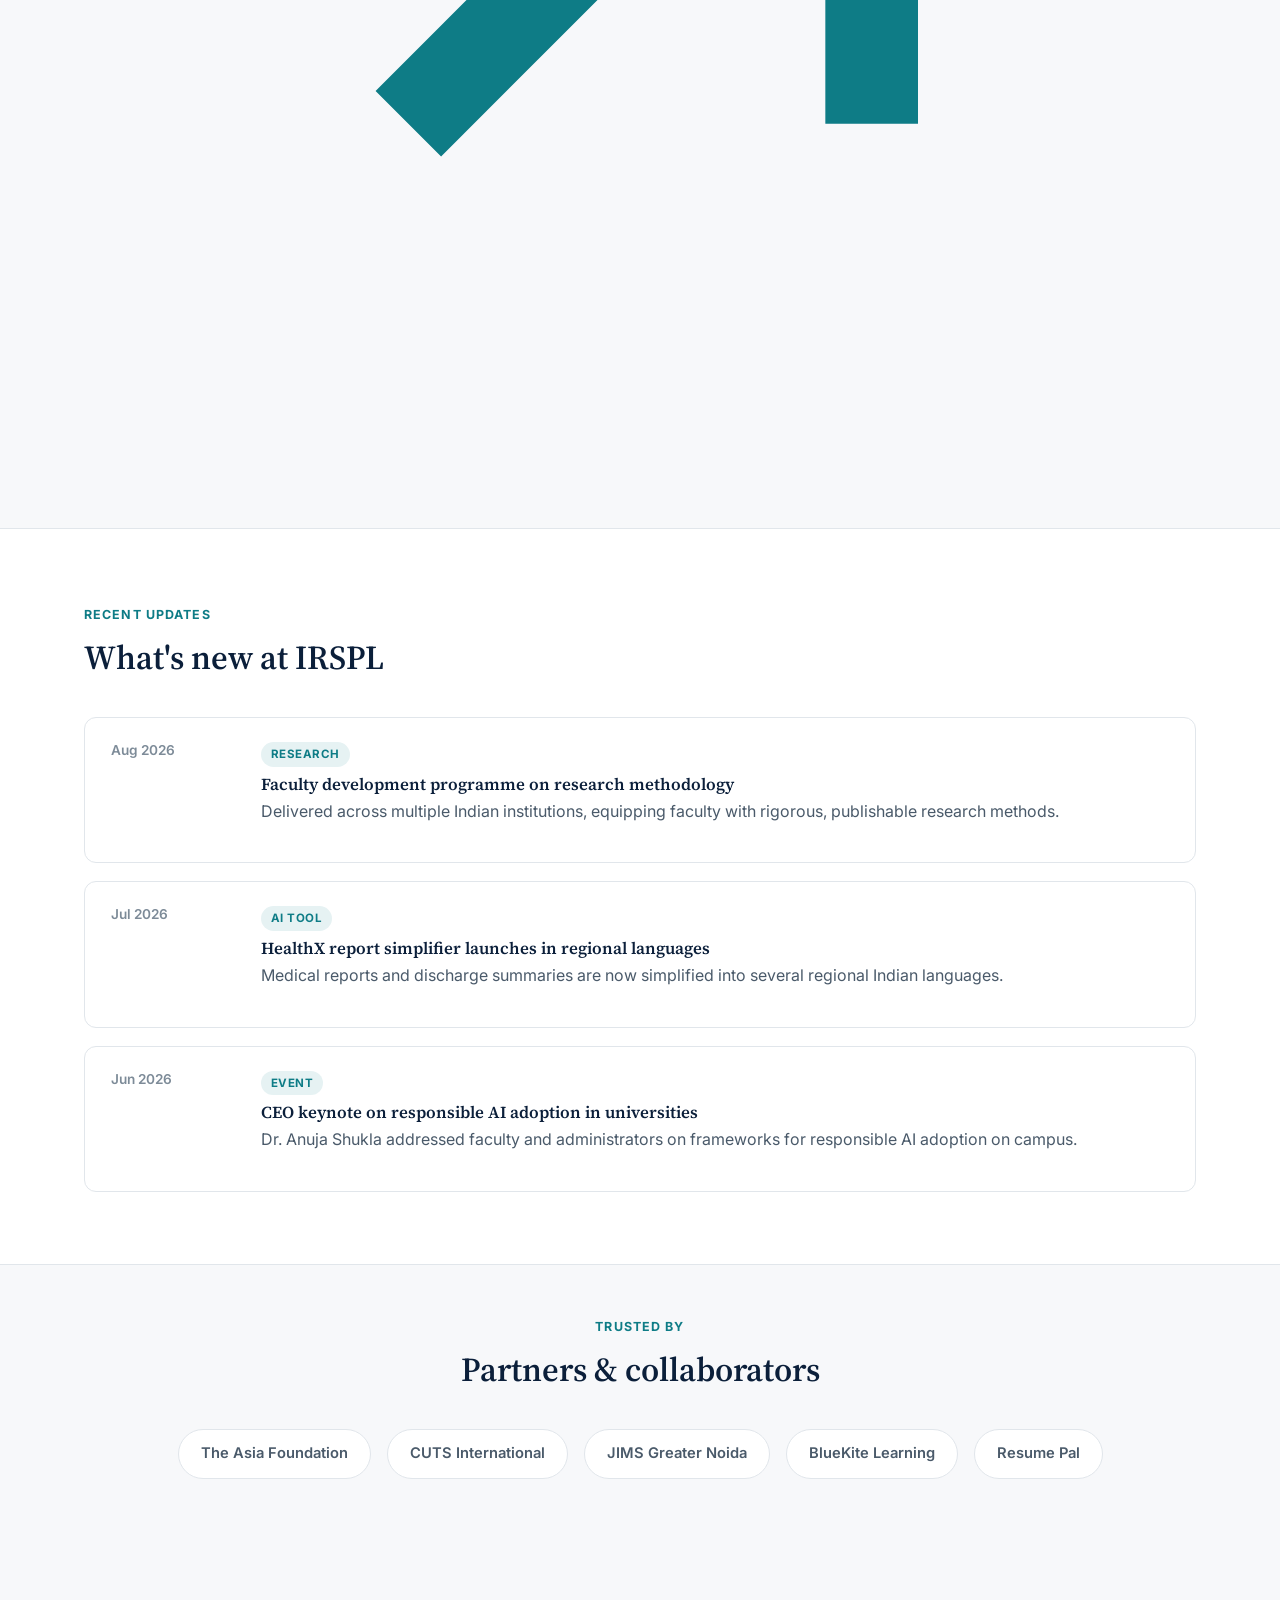
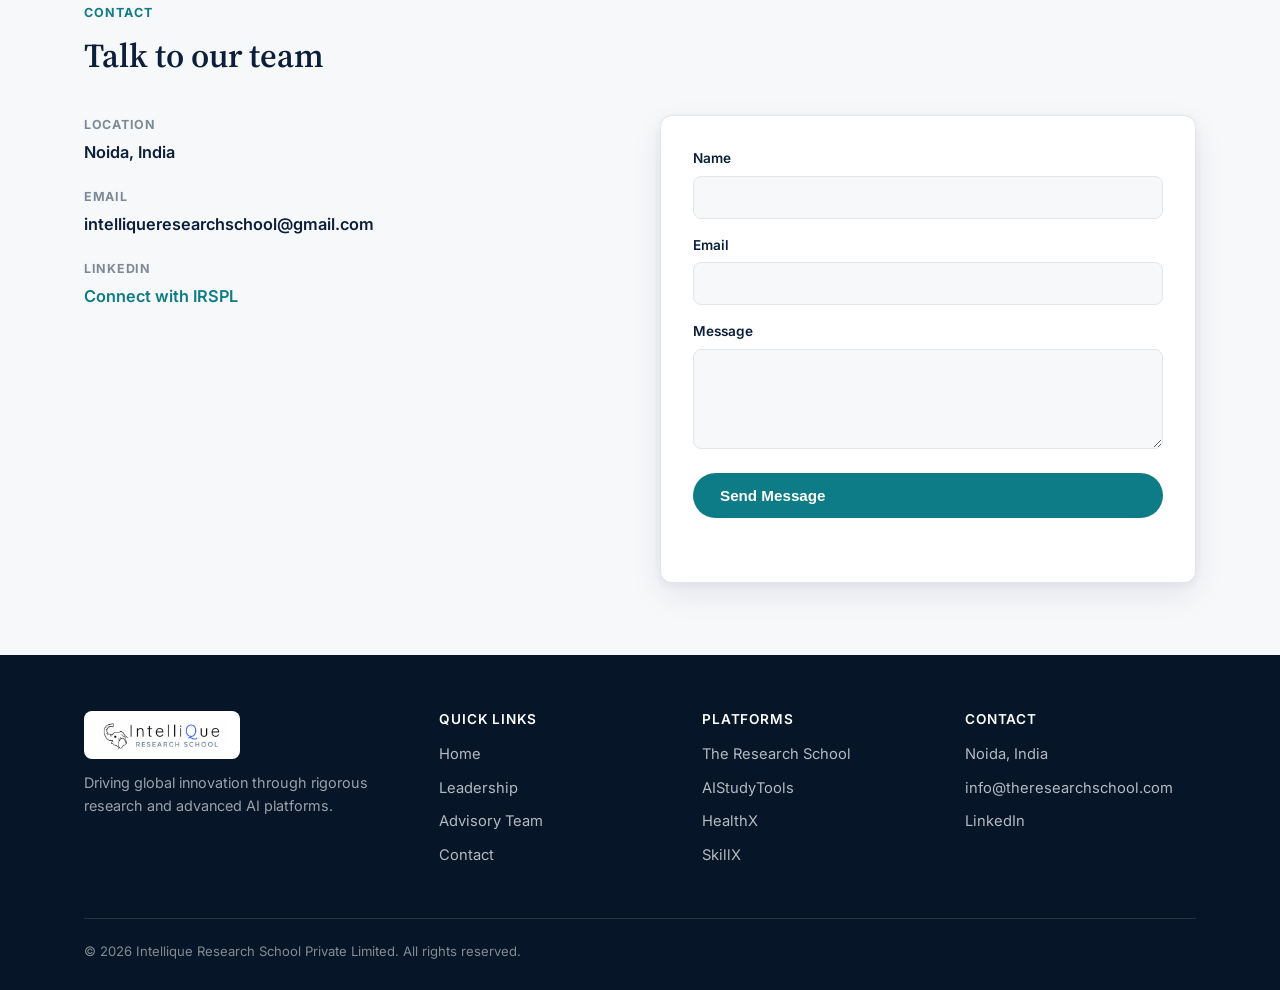
==== commit d39f5baf: "Simplify home page pillars into a two-block gateway linking to theresearchschool.com and aistudytool" ====
--- a/index.html
+++ b/index.html
@@ -88,50 +88,44 @@
 
 <section>
   <div class="container">
-    <div class="section-head center">
-      <span class="eyebrow">Two Core Pillars</span>
+    <div class="gateway-intro">
+      <span class="eyebrow">Two Pillars, One Mission</span>
       <h2>Advancing Research and AI applications</h2>
-    </div>
-    <div class="pillars-grid">
-      <div class="pillar-card research">
-        <div class="icon">RS</div>
+      <p>IRSPL operates two dedicated platforms. Choose where you'd like to go.</p>
+    </div>
+    <div class="gateway-grid">
+      <a class="gateway-card" href="https://theresearchschool.com" target="_blank" rel="noopener">
+        <span class="gateway-tab">Research</span>
+        <div class="icon">
+          <svg viewBox="0 0 24 24"><path d="M4 19.5V6a2 2 0 0 1 2-2h11a2 2 0 0 1 2 2v13.5"/><path d="M6.5 4H17a2 2 0 0 1 2 2v13.5H8a2 2 0 0 1-2-2V4Z"/><path d="M9 8h6M9 11.5h6"/></svg>
+        </div>
         <h3>The Research School</h3>
-        <p>The Research School (TRS) is a research and knowledge platform that brings together academic research and market research.</p>
-        <h4>Academic Research</h4>
-        <p>We support faculty members, researchers, PhD scholars, and DBA candidates with:</p>
-        <ul>
-          <li>Research problem identification and research design</li>
-          <li>Literature reviews and research gap identification</li>
-          <li>Research methodology</li>
-          <li>Quantitative and qualitative research</li>
-          <li>Data collection and analysis</li>
-          <li>Thesis and dissertation mentoring</li>
-          <li>Research paper development</li>
-          <li>Publication-oriented research support</li>
-          <li>Faculty Development Programmes and research workshops</li>
+        <p>Academic and market research from design to publication — for faculty, scholars and organizations seeking evidence-based answers.</p>
+        <ul class="gateway-list">
+          <li>Thesis &amp; dissertation mentoring</li>
+          <li>Primary data collection &amp; surveys</li>
+          <li>Faculty development programmes</li>
         </ul>
-        <h4>Market Research &amp; Data Collection</h4>
-        <p>We conduct research for companies, institutions, academicians, and organizations seeking reliable evidence for decision-making. Our services include:</p>
-        <ul>
-          <li>Primary data collection</li>
-          <li>Survey design and administration</li>
-          <li>Respondent recruitment</li>
-          <li>Consumer and customer research</li>
-          <li>Customer experience studies</li>
-          <li>Brand perception research</li>
-          <li>Focus groups and interviews</li>
-          <li>Market research</li>
-          <li>Competitive intelligence</li>
-          <li>Research fieldwork</li>
+        <span class="gateway-visit">Visit theresearchschool.com
+          <svg viewBox="0 0 24 24" stroke="currentColor" fill="none" stroke-width="2"><path d="M7 17 17 7M7 7h10v10"/></svg>
+        </span>
+      </a>
+      <a class="gateway-card ai" href="https://www.aistudytools.com" target="_blank" rel="noopener">
+        <span class="gateway-tab">Applied AI</span>
+        <div class="icon">
+          <svg viewBox="0 0 24 24"><circle cx="12" cy="12" r="3"/><path d="M12 2v3M12 19v3M4.2 4.2l2.1 2.1M17.7 17.7l2.1 2.1M2 12h3M19 12h3M4.2 19.8l2.1-2.1M17.7 6.3l2.1-2.1"/></svg>
+        </div>
+        <h3>AIStudyTools</h3>
+        <p>Applied AI platforms for education, healthcare and workforce training, built on IRSPL's own research.</p>
+        <ul class="gateway-list">
+          <li>HealthX — healthcare accessibility</li>
+          <li>SkillX — role-play training simulations</li>
+          <li>Built on peer-reviewed research</li>
         </ul>
-        <a href="https://theresearchschool.com" class="btn btn-outline-navy" target="_blank" rel="noopener">Explore More</a>
-      </div>
-      <div class="pillar-card ai">
-        <div class="icon">AI</div>
-        <h3>AIStudyTools</h3>
-        <p>Applied AI platforms for education, healthcare and workforce training — including HealthX for healthcare accessibility and SkillX for workforce role-play simulations.</p>
-        <a href="aistudytools.html" class="btn btn-teal">Discover AI Tools</a>
-      </div>
+        <span class="gateway-visit">Visit aistudytools.com
+          <svg viewBox="0 0 24 24" stroke="currentColor" fill="none" stroke-width="2"><path d="M7 17 17 7M7 7h10v10"/></svg>
+        </span>
+      </a>
     </div>
   </div>
 </section>
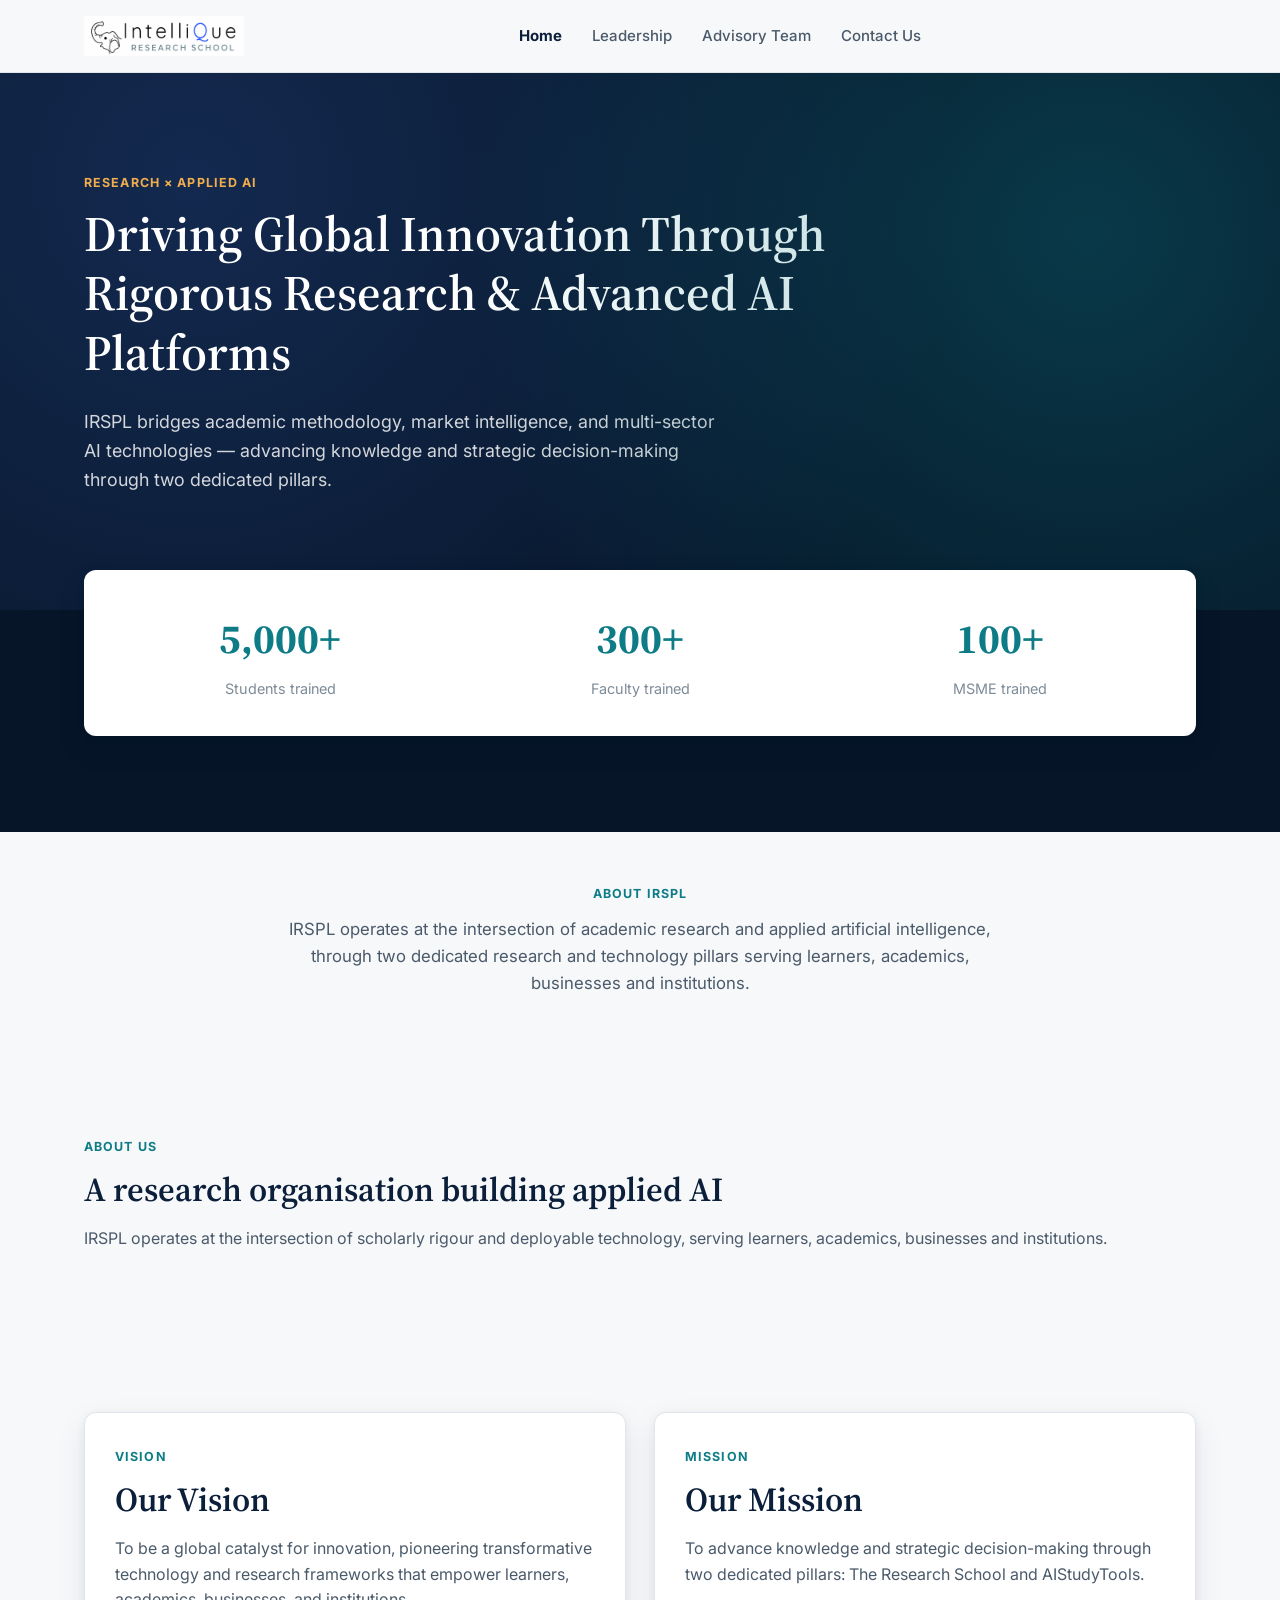
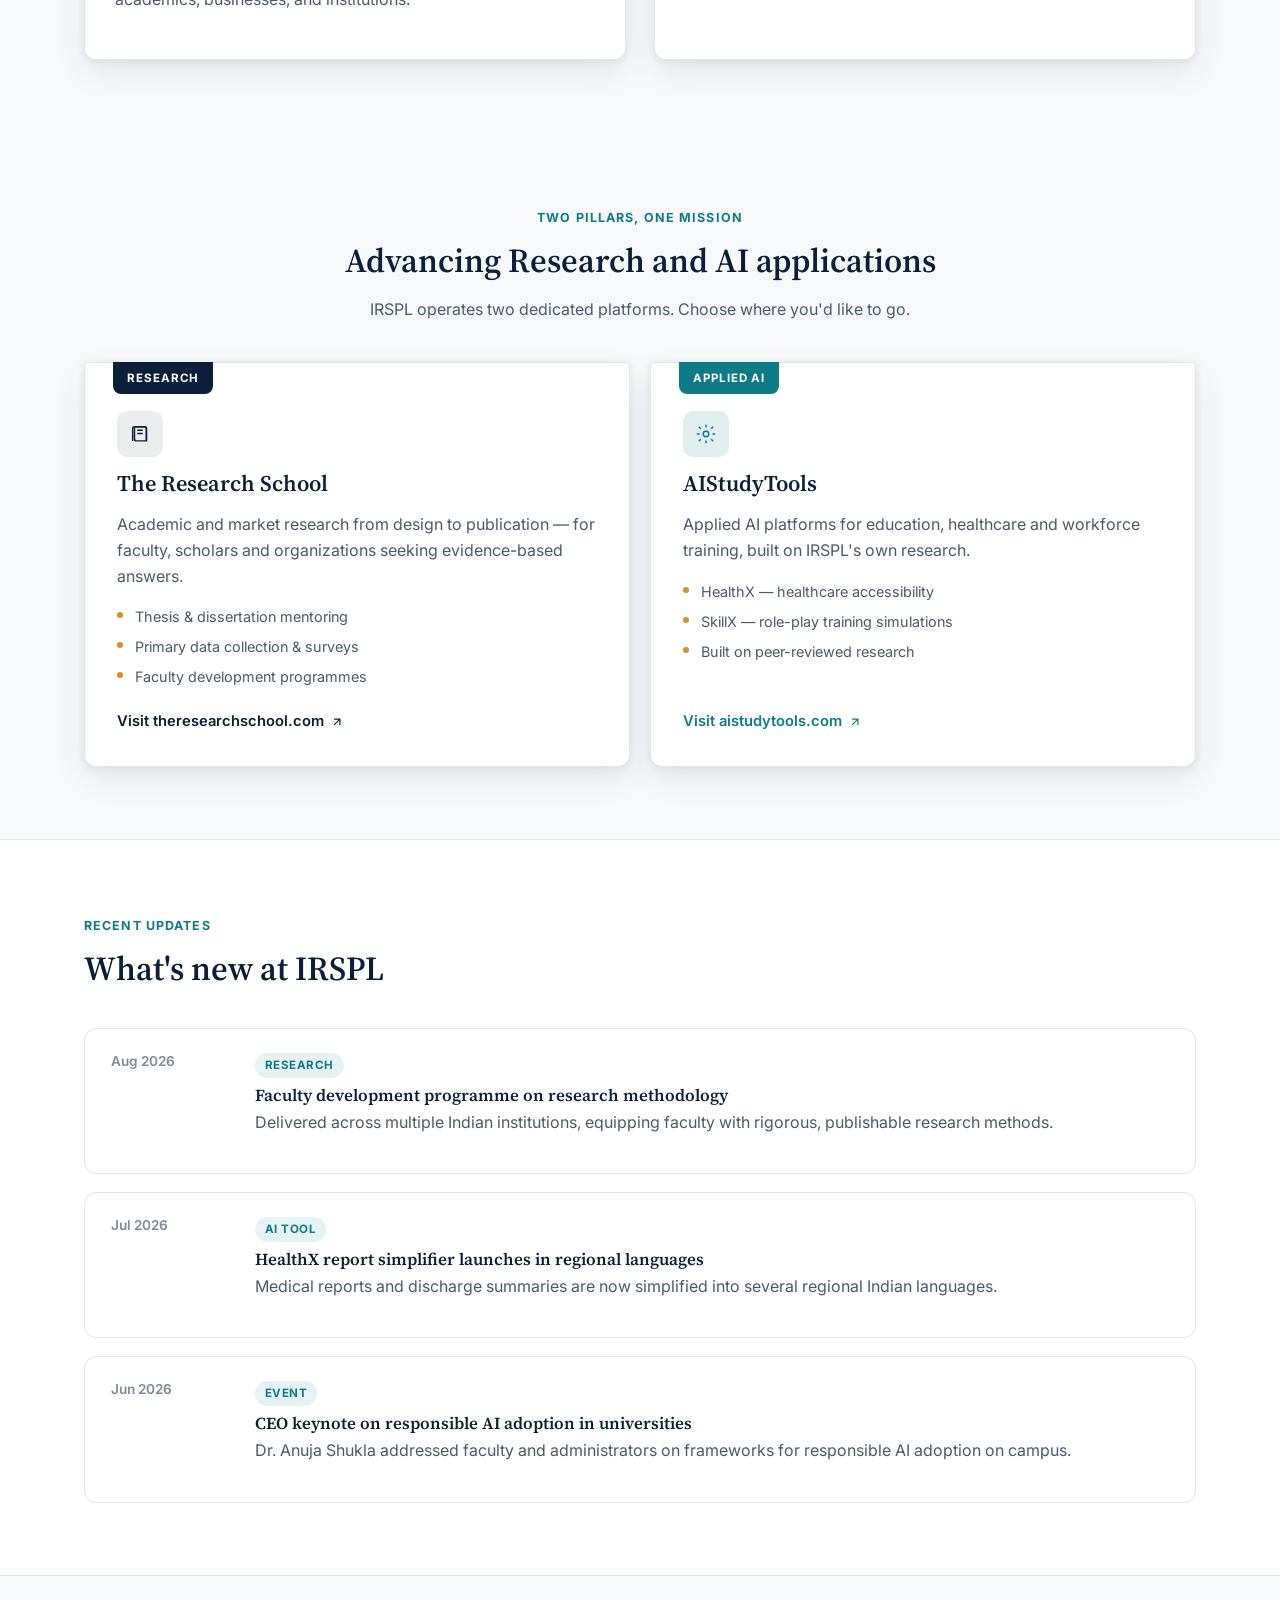
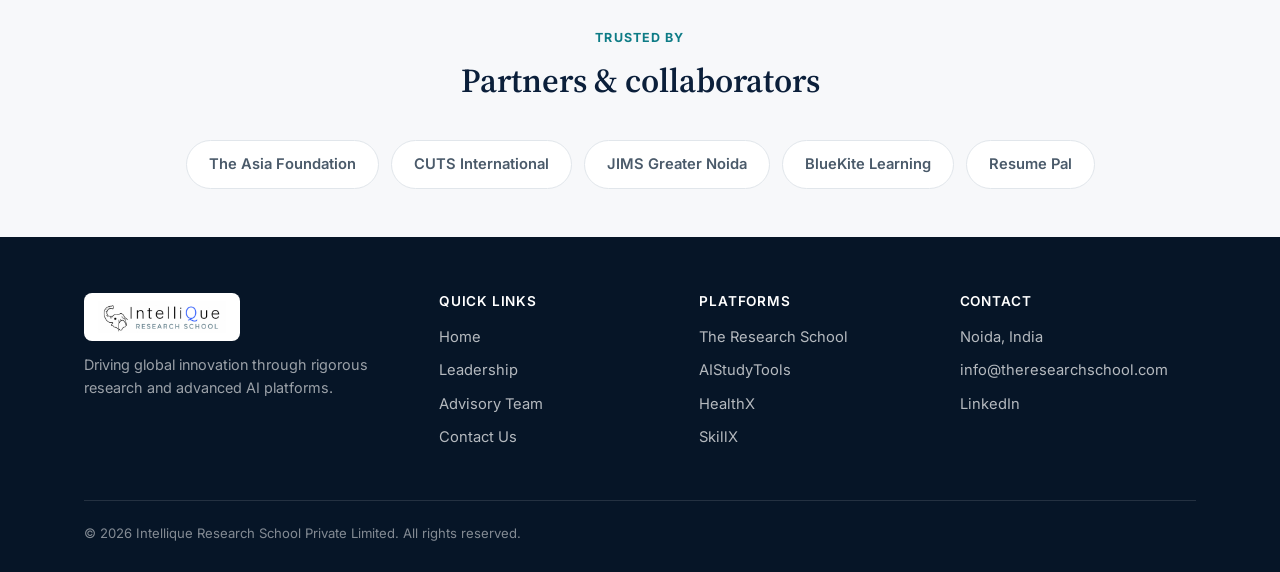
==== commit f7fe0448: "Remove static contact section, add Contact Us popup modal, rename nav link" ====
--- a/index.html
+++ b/index.html
@@ -21,7 +21,7 @@
       <a href="index.html" class="active">Home</a>
       <a href="leadership.html">Leadership</a>
       <a href="advisory-team.html">Advisory Team</a>
-      <a href="index.html#contact">Contact</a>
+      <a href="#" data-open-contact>Contact Us</a>
     </nav>
     <div class="nav-cta">
       <button class="nav-toggle" aria-label="Toggle menu"><span></span><span></span><span></span></button>
@@ -181,47 +181,6 @@
   </div>
 </section>
 
-<section id="contact">
-  <div class="container">
-    <div class="section-head">
-      <span class="eyebrow">Contact</span>
-      <h2>Talk to our team</h2>
-    </div>
-    <div class="contact-grid">
-      <div class="contact-info">
-        <div class="item">
-          <div class="k">Location</div>
-          <div class="v">Noida, India</div>
-        </div>
-        <div class="item">
-          <div class="k">Email</div>
-          <div class="v">intelliqueresearchschool@gmail.com</div>
-        </div>
-        <div class="item">
-          <div class="k">LinkedIn</div>
-          <div class="v"><a href="https://www.linkedin.com/company/the-research-school/" target="_blank" rel="noopener">Connect with IRSPL</a></div>
-        </div>
-      </div>
-      <form class="contact-form" data-to="intelliqueresearchschool@gmail.com">
-        <div>
-          <label for="name">Name</label>
-          <input type="text" id="name" name="name" required>
-        </div>
-        <div>
-          <label for="email">Email</label>
-          <input type="email" id="email" name="email" required>
-        </div>
-        <div>
-          <label for="message">Message</label>
-          <textarea id="message" name="message" rows="4" required></textarea>
-        </div>
-        <button type="submit" class="btn btn-teal">Send Message</button>
-        <div class="status"></div>
-      </form>
-    </div>
-  </div>
-</section>
-
 <footer class="site-footer">
   <div class="container">
     <div class="footer-grid">
@@ -236,7 +195,7 @@
         <a href="index.html">Home</a>
         <a href="leadership.html">Leadership</a>
         <a href="advisory-team.html">Advisory Team</a>
-        <a href="index.html#contact">Contact</a>
+        <a href="#" data-open-contact>Contact Us</a>
       </div>
       <div>
         <h4>Platforms</h4>
@@ -258,6 +217,43 @@
   </div>
 </footer>
 
+
+<div class="modal-overlay" id="contactModal" hidden>
+  <div class="modal" role="dialog" aria-modal="true" aria-labelledby="contactModalTitle">
+    <button type="button" class="modal-close" aria-label="Close">&times;</button>
+    <div class="section-head">
+      <span class="eyebrow">Contact</span>
+      <h2 id="contactModalTitle">Talk to our team</h2>
+    </div>
+    <div class="contact-info">
+      <div class="item">
+        <div class="k">Location</div>
+        <div class="v">Noida, India</div>
+      </div>
+      <div class="item">
+        <div class="k">Email</div>
+        <div class="v">intelliqueresearchschool@gmail.com</div>
+      </div>
+    </div>
+    <form class="contact-form" data-to="intelliqueresearchschool@gmail.com">
+      <div>
+        <label for="name">Name</label>
+        <input type="text" id="name" name="name" required>
+      </div>
+      <div>
+        <label for="email">Email</label>
+        <input type="email" id="email" name="email" required>
+      </div>
+      <div>
+        <label for="message">Message</label>
+        <textarea id="message" name="message" rows="4" required></textarea>
+      </div>
+      <button type="submit" class="btn btn-teal">Send Message</button>
+      <div class="status"></div>
+    </form>
+  </div>
+</div>
+
 <script src="js/main.js"></script>
 </body>
 </html>
--- a/css/styles.css
+++ b/css/styles.css
@@ -245,7 +245,7 @@
 .stats-grid {
   display: grid;
   grid-template-columns: repeat(3, 1fr);
-  gap: 24px;
+  gap: 16px;
   background: var(--paper-raised);
   border-radius: var(--radius);
   box-shadow: var(--shadow);
@@ -274,7 +274,7 @@
 .pillars-grid {
   display: grid;
   grid-template-columns: 1fr 1fr;
-  gap: 28px;
+  gap: 20px;
 }
 .pillar-card {
   background: var(--paper-raised);
@@ -307,7 +307,7 @@
 .update-item {
   display: grid;
   grid-template-columns: 130px 1fr;
-  gap: 20px;
+  gap: 14px;
   background: var(--paper-raised);
   border: 1px solid var(--line);
   border-radius: var(--radius);
@@ -335,7 +335,7 @@
 .partners-strip {
   display: flex;
   flex-wrap: wrap;
-  gap: 16px;
+  gap: 12px;
   justify-content: center;
 }
 .partner-chip {
@@ -363,7 +363,7 @@
 .contact-grid {
   display: grid;
   grid-template-columns: 1fr 1fr;
-  gap: 40px;
+  gap: 28px;
   align-items: start;
 }
 .contact-info .item { margin-bottom: 22px; }
@@ -419,7 +419,7 @@
 .two-col {
   display: grid;
   grid-template-columns: 1fr 1fr;
-  gap: 40px;
+  gap: 28px;
 }
 @media (max-width: 780px) { .two-col { grid-template-columns: 1fr; } }
 
@@ -434,7 +434,7 @@
 .leader-card {
   display: grid;
   grid-template-columns: 220px 1fr;
-  gap: 32px;
+  gap: 24px;
   background: var(--paper-raised);
   border: 1px solid var(--line);
   border-radius: var(--radius);
@@ -492,7 +492,7 @@
 .feature-grid {
   display: grid;
   grid-template-columns: repeat(2, 1fr);
-  gap: 20px;
+  gap: 14px;
 }
 @media (max-width: 700px) { .feature-grid { grid-template-columns: 1fr; } }
 .feature-card {
@@ -535,7 +535,7 @@
 .footer-grid {
   display: grid;
   grid-template-columns: 1.4fr 1fr 1fr 1fr;
-  gap: 32px;
+  gap: 24px;
   margin-bottom: 40px;
 }
 .footer-grid h4 {
@@ -566,3 +566,145 @@
 @media (max-width: 500px) {
   .footer-grid { grid-template-columns: 1fr; }
 }
+
+/* ---------- Gateway (homepage platform picker) ---------- */
+.gateway-intro { max-width: 620px; margin: 0 auto 40px; text-align: center; }
+.gateway-intro p { margin: 0; }
+.gateway-grid {
+  display: grid;
+  grid-template-columns: 1fr 1fr;
+  gap: 20px;
+}
+.gateway-card {
+  position: relative;
+  display: flex;
+  flex-direction: column;
+  gap: 14px;
+  background: var(--paper-raised);
+  border: 1px solid var(--line);
+  border-radius: 4px 4px var(--radius) var(--radius);
+  padding: 40px 32px 32px;
+  box-shadow: var(--shadow);
+  text-decoration: none;
+  color: inherit;
+  transition: transform 0.2s ease, box-shadow 0.2s ease, border-color 0.2s ease;
+}
+.gateway-card:hover,
+.gateway-card:focus-visible {
+  transform: translateY(-4px);
+  box-shadow: 0 18px 40px rgba(11,31,58,0.14);
+  border-color: #c6cdd4;
+  text-decoration: none;
+}
+.gateway-card,
+.gateway-card * {
+  text-decoration: none;
+}
+.gateway-tab {
+  position: absolute;
+  top: -1px;
+  left: 28px;
+  background: var(--navy);
+  color: #fff;
+  font-size: 0.72rem;
+  font-weight: 700;
+  letter-spacing: 0.08em;
+  text-transform: uppercase;
+  padding: 7px 14px 6px;
+  border-radius: 0 0 8px 8px;
+}
+.gateway-card.ai .gateway-tab { background: var(--teal); }
+.gateway-card .icon {
+  width: 46px; height: 46px;
+  border-radius: 10px;
+  display: flex; align-items: center; justify-content: center;
+  margin-top: 8px;
+  background: rgba(11,31,58,0.08);
+  color: var(--navy);
+}
+.gateway-card.ai .icon { background: rgba(14,124,134,0.12); color: var(--teal); }
+.gateway-card .icon svg { width: 22px; height: 22px; stroke: currentColor; fill: none; stroke-width: 1.6; }
+.gateway-card h3 { margin: 0; font-size: 1.4rem; }
+.gateway-card p { margin: 0; }
+.gateway-list { list-style: none; margin: 2px 0 0; padding: 0; display: flex; flex-direction: column; gap: 7px; }
+.gateway-list li { font-size: 0.9rem; color: var(--ink-soft); padding-left: 18px; position: relative; }
+.gateway-list li::before {
+  content: "";
+  position: absolute; left: 0; top: 7px;
+  width: 6px; height: 6px; border-radius: 50%;
+  background: var(--amber);
+}
+.gateway-visit {
+  margin-top: auto;
+  padding-top: 8px;
+  font-weight: 600;
+  font-size: 0.92rem;
+  color: var(--navy);
+  display: flex;
+  align-items: center;
+  gap: 6px;
+}
+.gateway-card.ai .gateway-visit { color: var(--teal); }
+.gateway-visit svg { width: 14px; height: 14px; transition: transform 0.2s ease; }
+.gateway-card:hover .gateway-visit svg { transform: translate(3px, -3px); }
+
+@media (max-width: 760px) {
+  .gateway-grid { grid-template-columns: 1fr; }
+}
+
+/* ---------- Contact modal ---------- */
+.modal-overlay {
+  position: fixed;
+  inset: 0;
+  background: rgba(6, 21, 39, 0.55);
+  display: flex;
+  align-items: center;
+  justify-content: center;
+  padding: 24px;
+  z-index: 200;
+}
+.modal-overlay[hidden] { display: none; }
+body.modal-open { overflow: hidden; }
+.modal {
+  position: relative;
+  background: var(--paper-raised);
+  border-radius: var(--radius);
+  box-shadow: var(--shadow);
+  padding: 40px 36px;
+  max-width: 460px;
+  width: 100%;
+  max-height: 88vh;
+  overflow-y: auto;
+}
+.modal .section-head { margin-bottom: 20px; }
+.modal-close {
+  position: absolute;
+  top: 14px;
+  right: 14px;
+  width: 34px;
+  height: 34px;
+  border-radius: 50%;
+  border: none;
+  background: var(--paper);
+  color: var(--ink-soft);
+  font-size: 1.3rem;
+  line-height: 1;
+  cursor: pointer;
+  display: flex;
+  align-items: center;
+  justify-content: center;
+}
+.modal-close:hover { background: var(--line); color: var(--navy); }
+.modal .contact-info {
+  display: flex;
+  flex-wrap: wrap;
+  gap: 10px 24px;
+  margin-bottom: 20px;
+}
+.modal .contact-info .item { margin-bottom: 0; }
+.modal form.contact-form {
+  padding: 0;
+  border: none;
+  box-shadow: none;
+  background: transparent;
+}
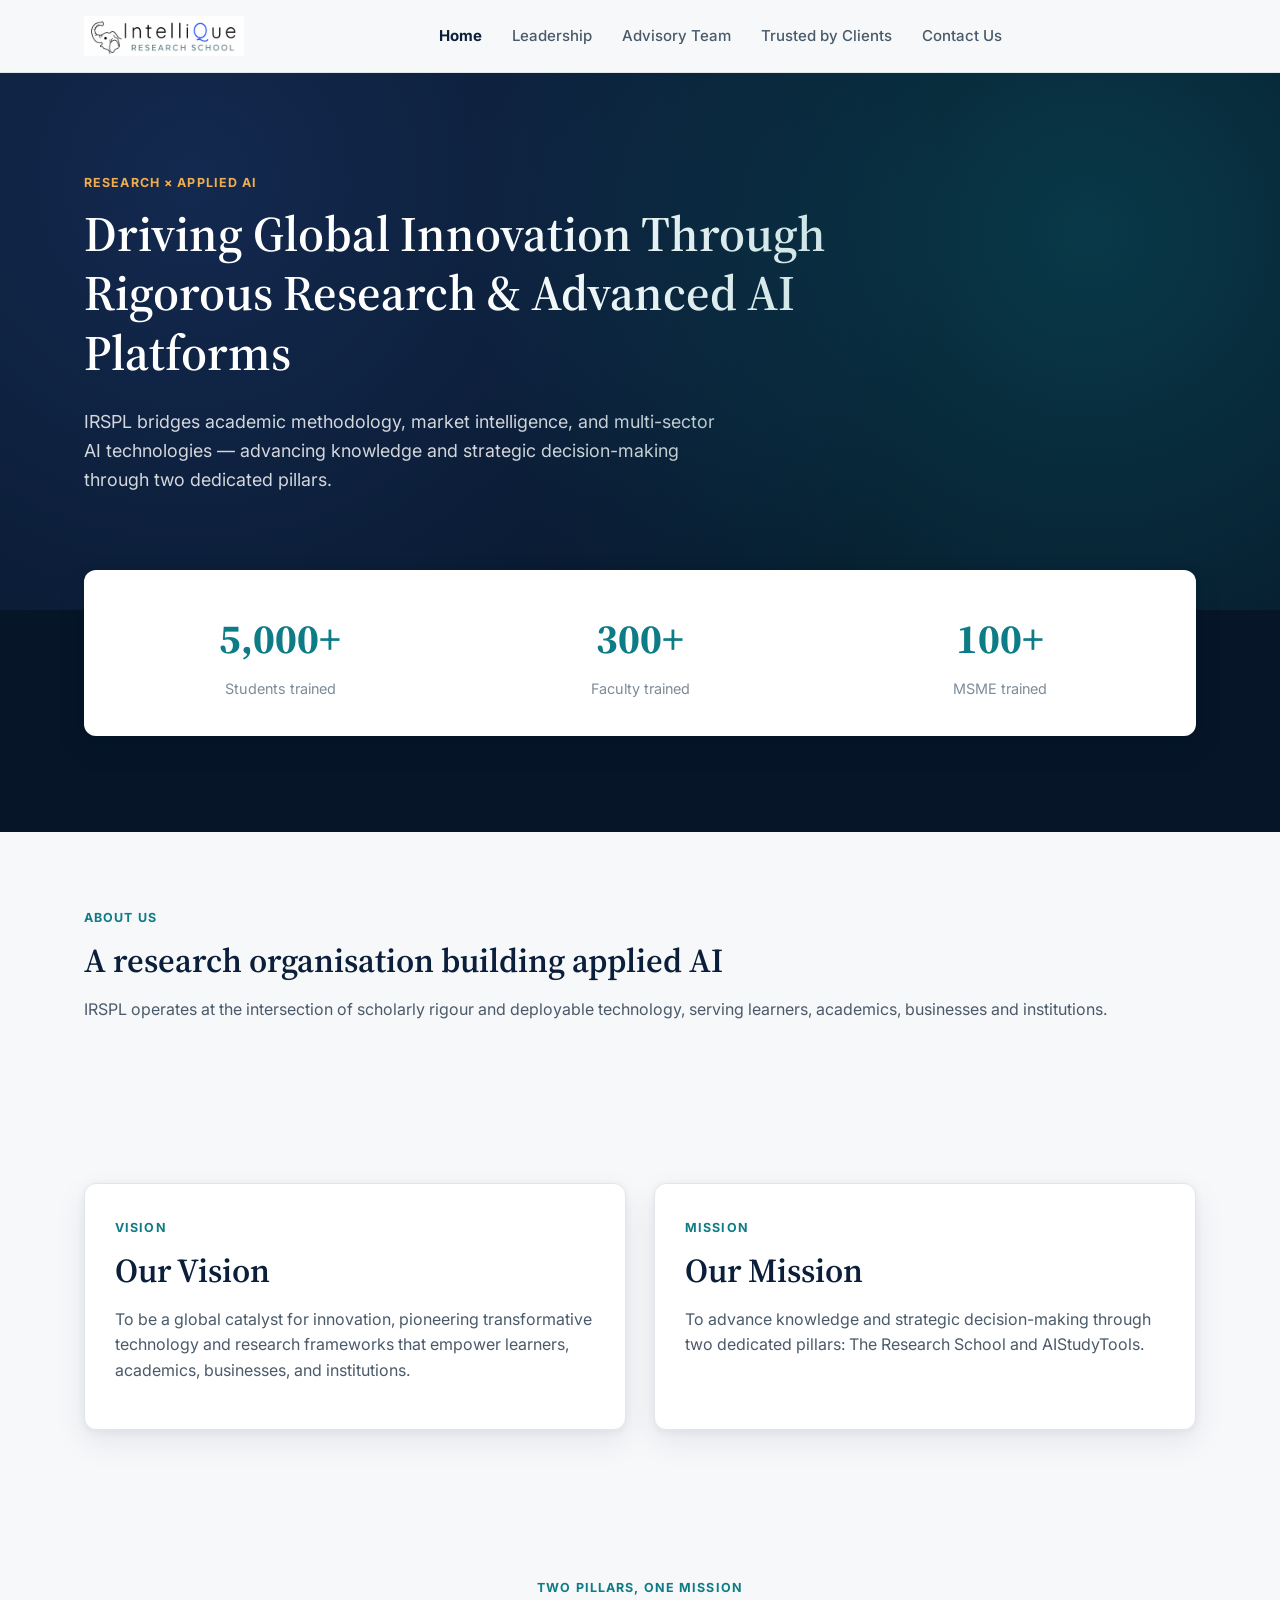
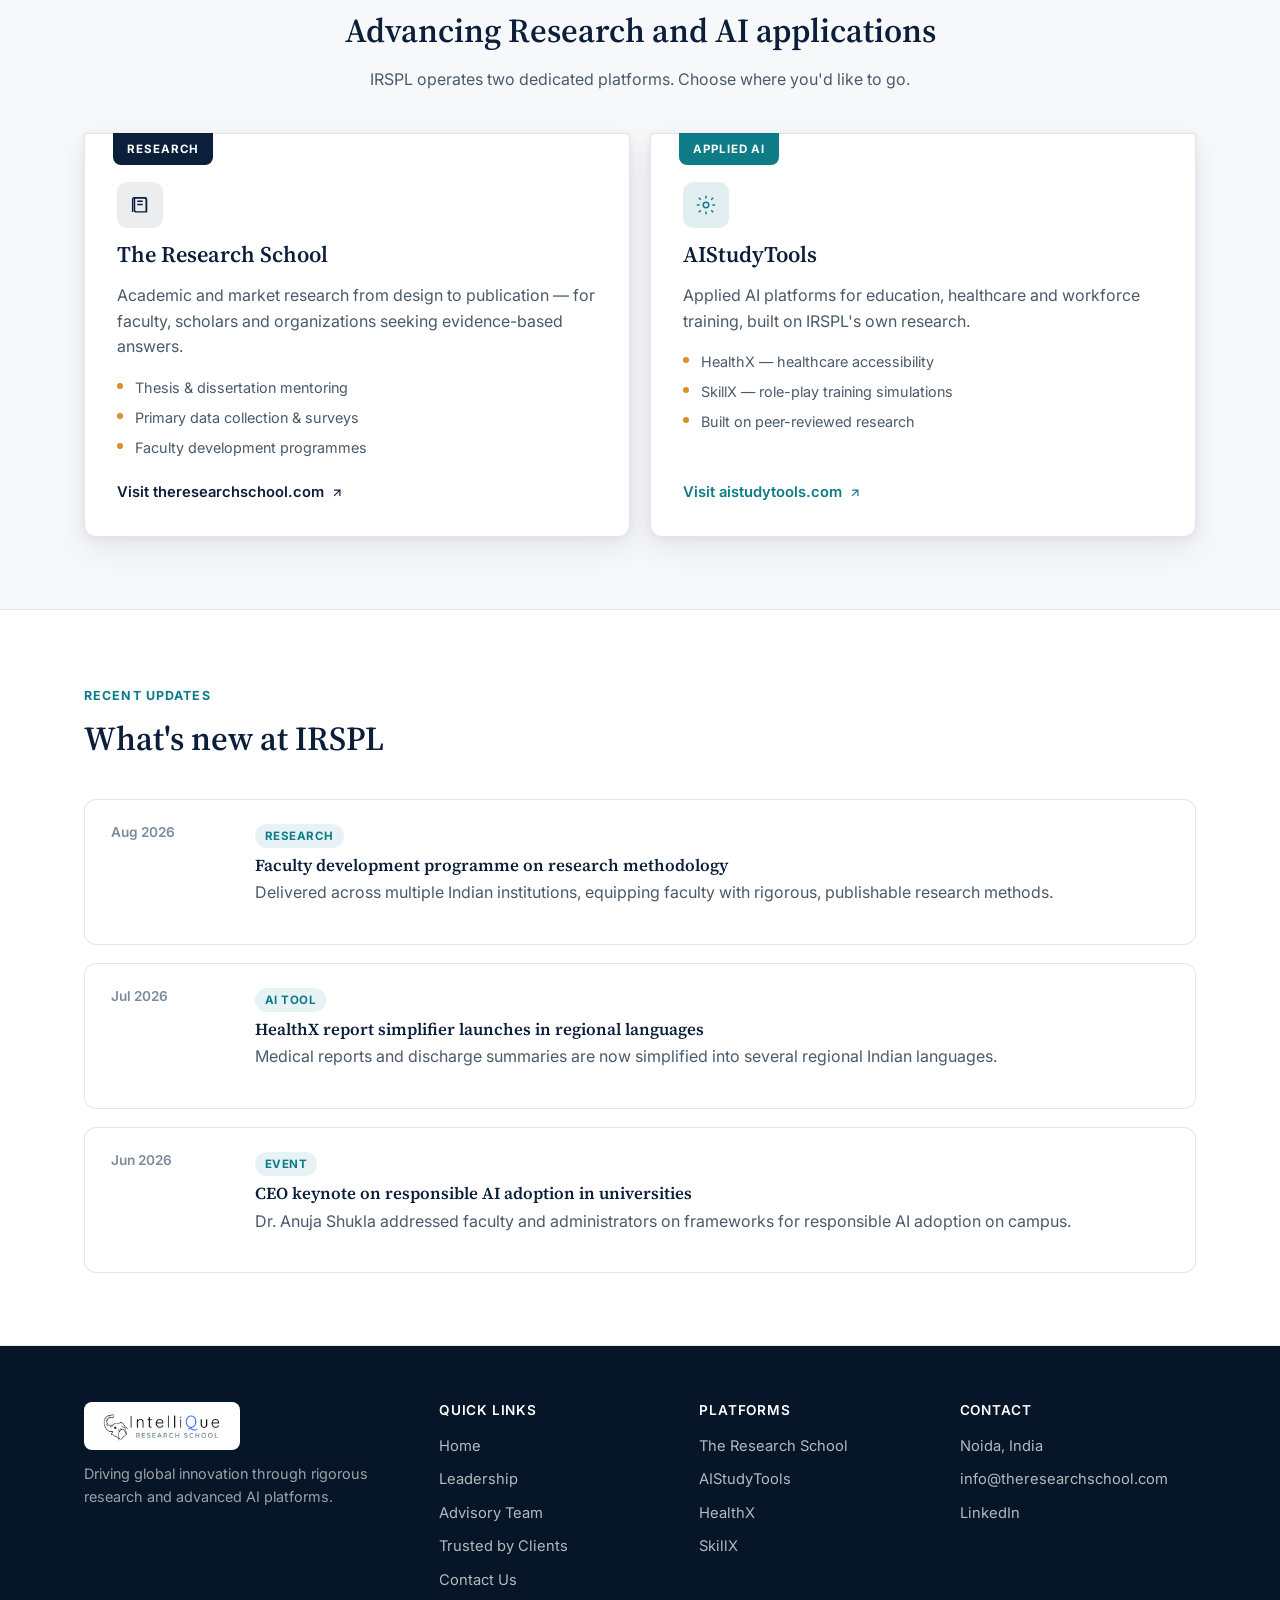
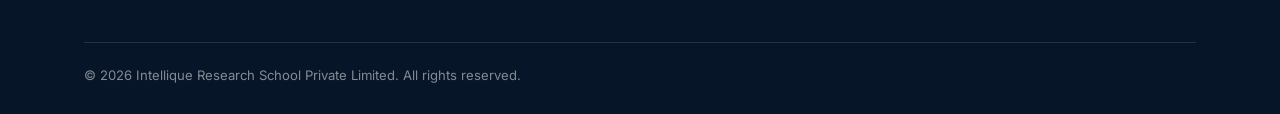
==== commit 97a74cae: "Remove duplicate About section and Trusted By block, add Trusted by Clients nav link" ====
--- a/index.html
+++ b/index.html
@@ -21,6 +21,7 @@
       <a href="index.html" class="active">Home</a>
       <a href="leadership.html">Leadership</a>
       <a href="advisory-team.html">Advisory Team</a>
+      <a href="trusted-by-clients.html">Trusted by Clients</a>
       <a href="#" data-open-contact>Contact Us</a>
     </nav>
     <div class="nav-cta">
@@ -55,13 +56,6 @@
     </div>
   </div>
 </div>
-
-<section class="about-summary tight">
-  <div class="container">
-    <span class="eyebrow">About IRSPL</span>
-    <p>IRSPL operates at the intersection of academic research and applied artificial intelligence, through two dedicated research and technology pillars serving learners, academics, businesses and institutions.</p>
-  </div>
-</section>
 
 <section>
   <div class="container">
@@ -165,22 +159,6 @@
   </div>
 </section>
 
-<section class="tight">
-  <div class="container">
-    <div class="section-head center">
-      <span class="eyebrow">Trusted By</span>
-      <h2>Partners &amp; collaborators</h2>
-    </div>
-    <div class="partners-strip">
-      <span class="partner-chip">The Asia Foundation</span>
-      <span class="partner-chip">CUTS International</span>
-      <span class="partner-chip">JIMS Greater Noida</span>
-      <span class="partner-chip">BlueKite Learning</span>
-      <span class="partner-chip">Resume Pal</span>
-    </div>
-  </div>
-</section>
-
 <footer class="site-footer">
   <div class="container">
     <div class="footer-grid">
@@ -195,6 +173,7 @@
         <a href="index.html">Home</a>
         <a href="leadership.html">Leadership</a>
         <a href="advisory-team.html">Advisory Team</a>
+        <a href="trusted-by-clients.html">Trusted by Clients</a>
         <a href="#" data-open-contact>Contact Us</a>
       </div>
       <div>
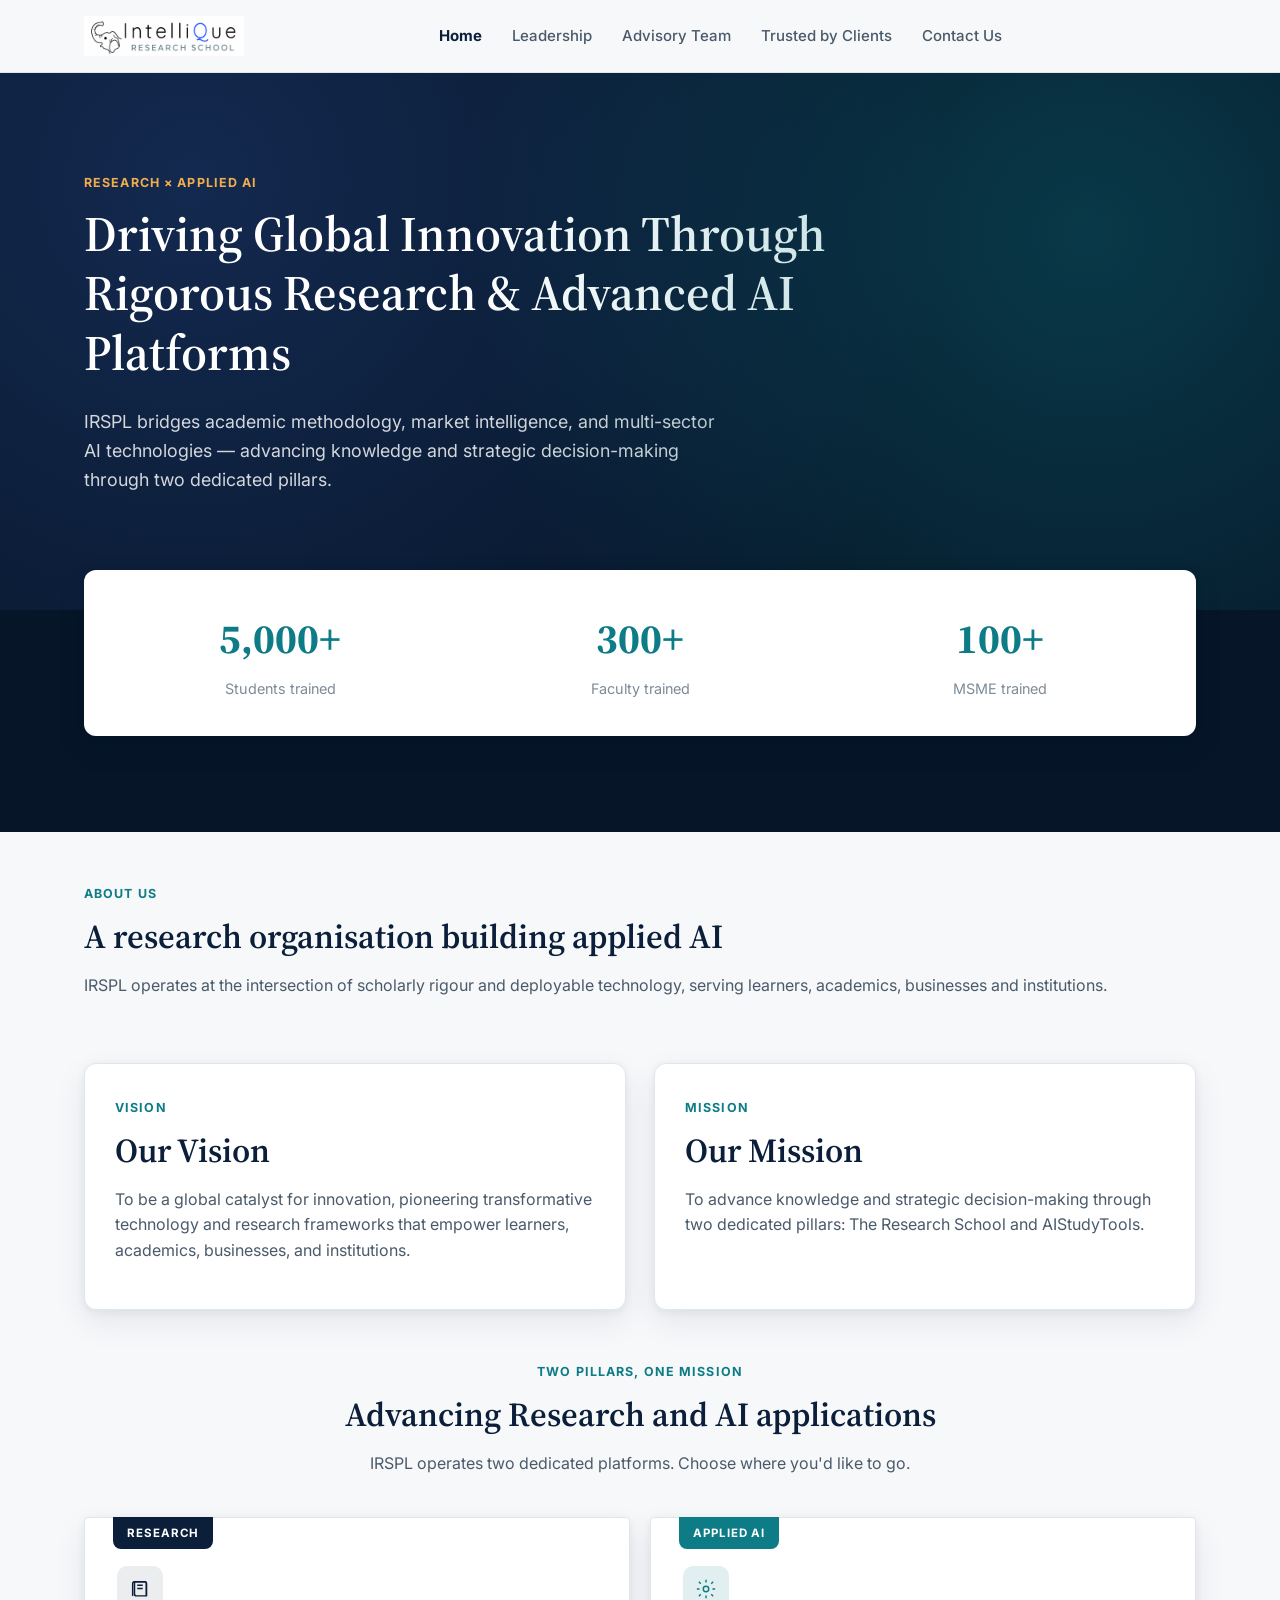
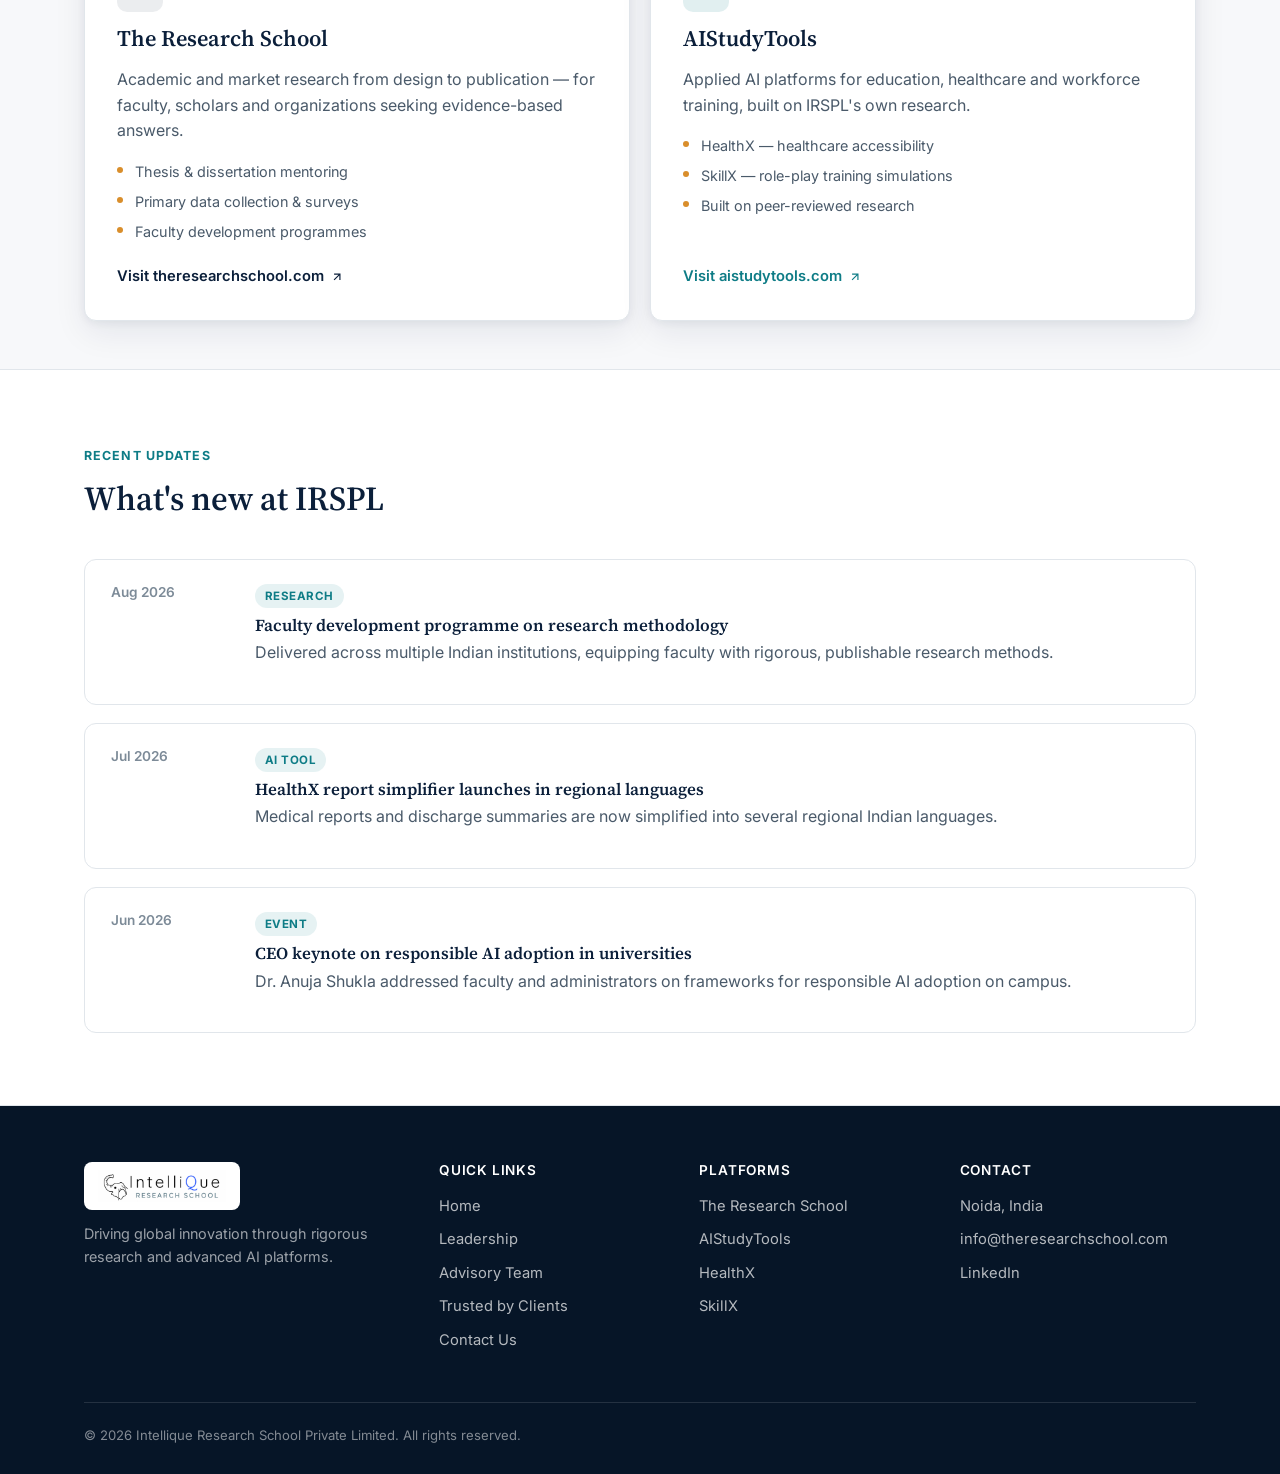
==== commit 496985b0: "Tighten vertical spacing between About, Vision/Mission, and Two Pillars sections" ====
--- a/index.html
+++ b/index.html
@@ -57,7 +57,7 @@
   </div>
 </div>
 
-<section>
+<section class="tight" style="padding-bottom:0;">
   <div class="container">
     <span class="eyebrow">About Us</span>
     <h2>A research organisation building applied AI</h2>
@@ -65,7 +65,7 @@
   </div>
 </section>
 
-<section>
+<section class="tight">
   <div class="container two-col">
     <div class="card-block">
       <span class="eyebrow">Vision</span>
@@ -80,7 +80,7 @@
   </div>
 </section>
 
-<section>
+<section class="tight" style="padding-top:0;">
   <div class="container">
     <div class="gateway-intro">
       <span class="eyebrow">Two Pillars, One Mission</span>
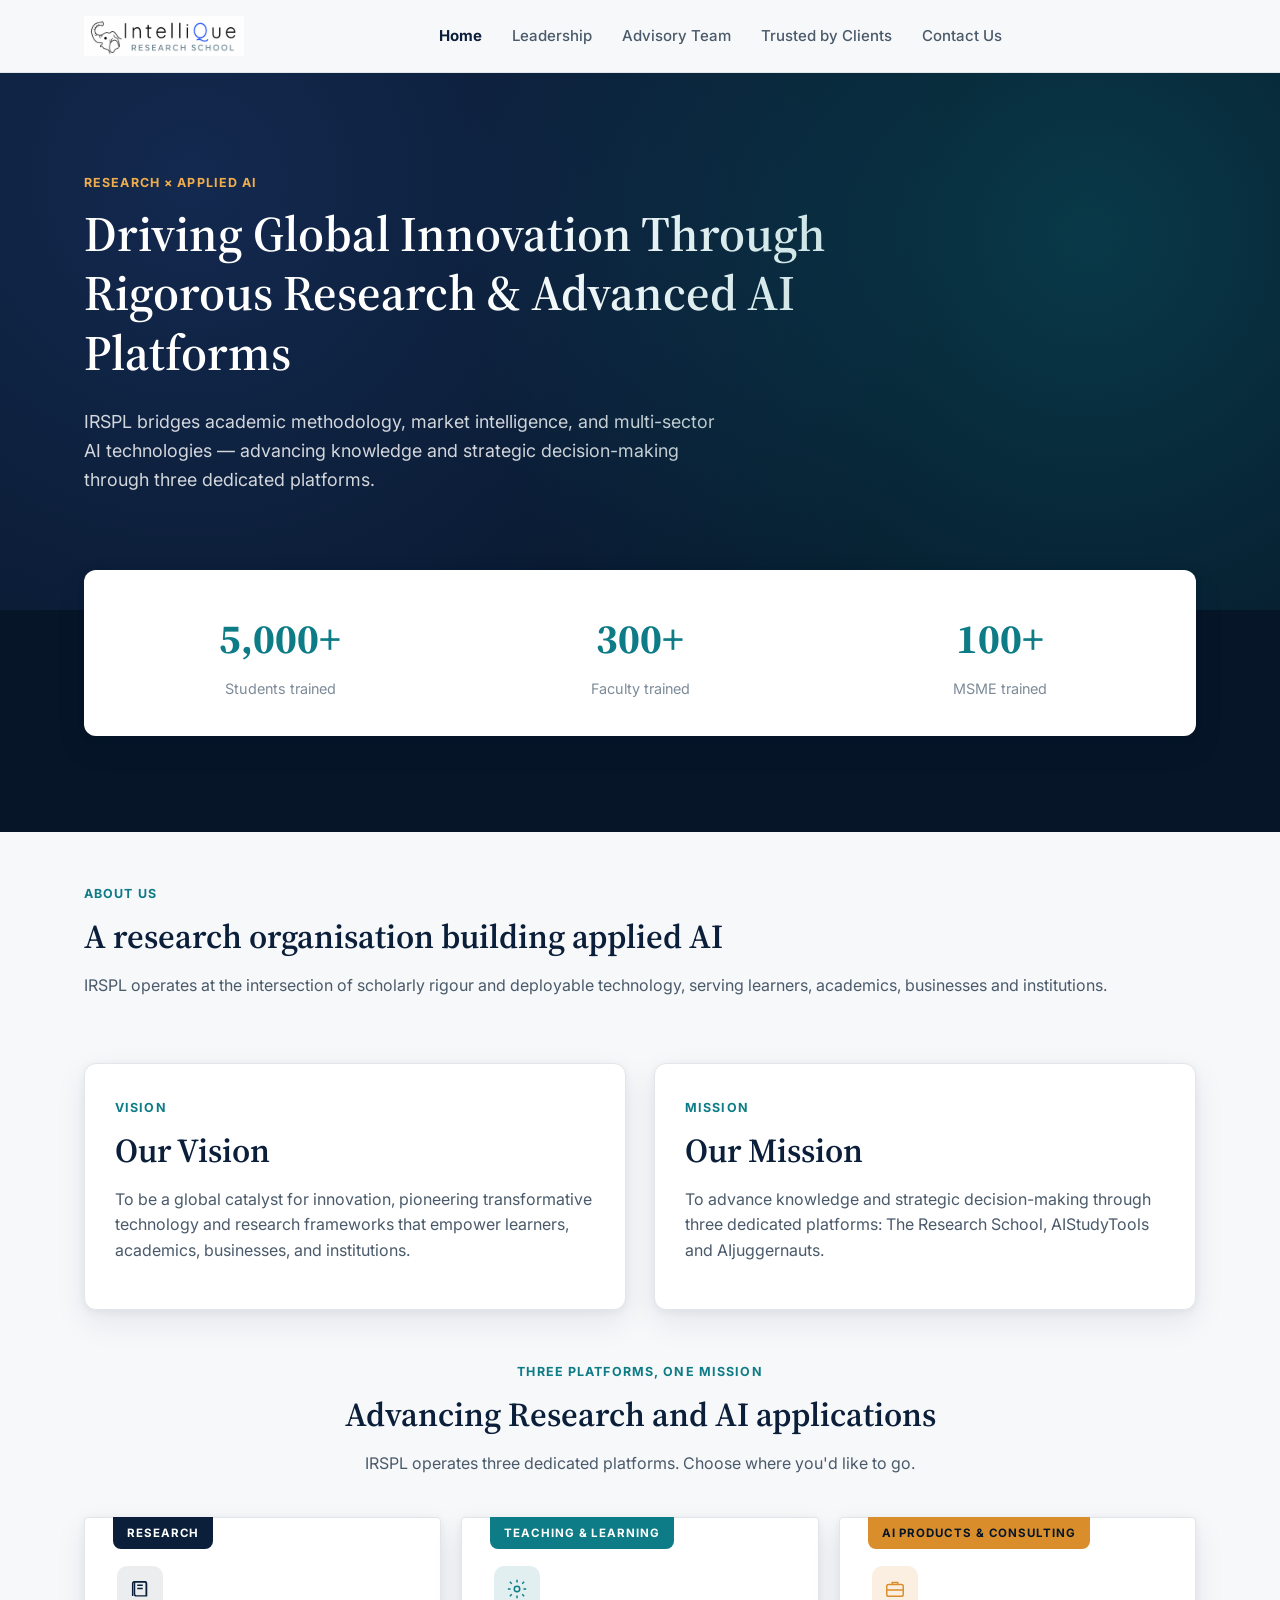
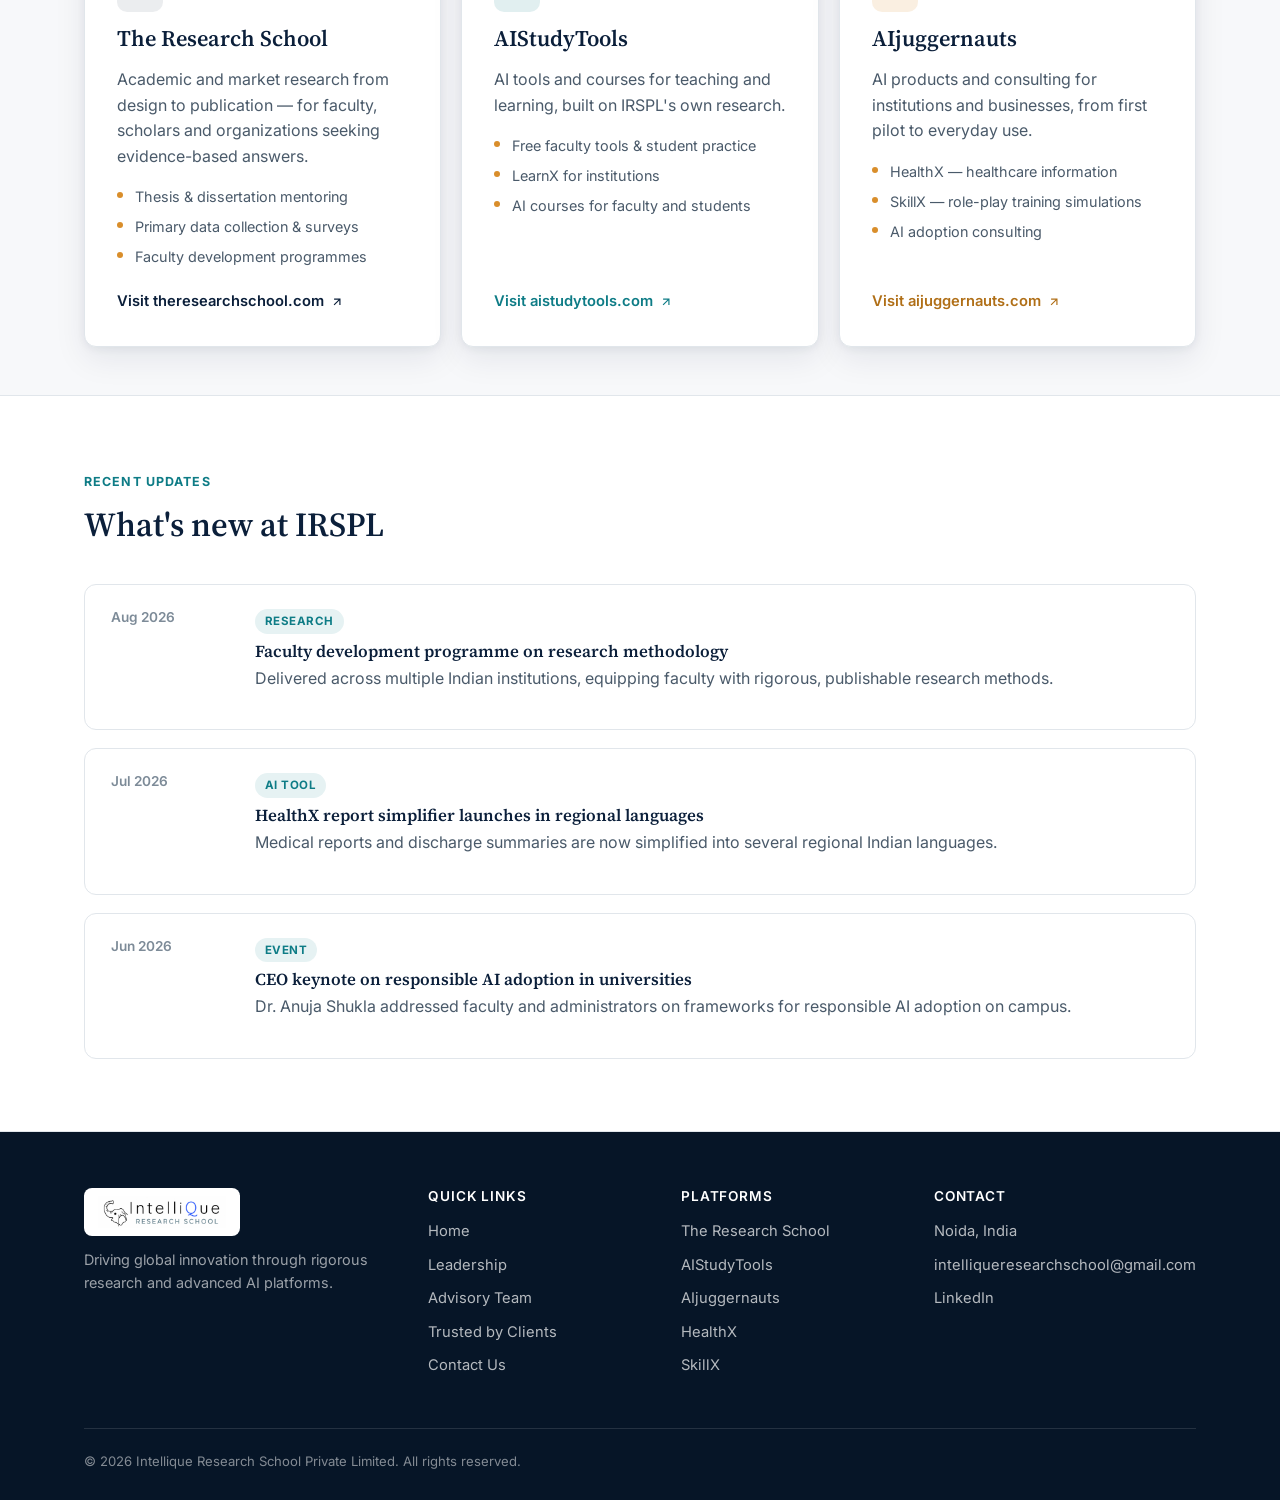
==== commit ecbba5df: "Three platforms: add AIjuggernauts, link out to live sites, one contact email Co-Authored-By: Claude" ====
--- a/index.html
+++ b/index.html
@@ -34,7 +34,7 @@
   <div class="container">
     <span class="eyebrow">Research × Applied AI</span>
     <h1>Driving Global Innovation Through Rigorous Research &amp; Advanced AI Platforms</h1>
-    <p class="lede">IRSPL bridges academic methodology, market intelligence, and multi-sector AI technologies — advancing knowledge and strategic decision-making through two dedicated pillars.</p>
+    <p class="lede">IRSPL bridges academic methodology, market intelligence, and multi-sector AI technologies — advancing knowledge and strategic decision-making through three dedicated platforms.</p>
   </div>
 </section>
 
@@ -42,15 +42,15 @@
   <div class="container">
     <div class="stats-grid">
       <div class="stat">
-        <div class="num" data-target="5000" data-suffix="+">0+</div>
+        <div class="num" data-target="5000" data-suffix="+">5,000+</div>
         <div class="label">Students trained</div>
       </div>
       <div class="stat">
-        <div class="num" data-target="300" data-suffix="+">0+</div>
+        <div class="num" data-target="300" data-suffix="+">300+</div>
         <div class="label">Faculty trained</div>
       </div>
       <div class="stat">
-        <div class="num" data-target="100" data-suffix="+">0+</div>
+        <div class="num" data-target="100" data-suffix="+">100+</div>
         <div class="label">MSME trained</div>
       </div>
     </div>
@@ -75,7 +75,7 @@
     <div class="card-block">
       <span class="eyebrow">Mission</span>
       <h2>Our Mission</h2>
-      <p>To advance knowledge and strategic decision-making through two dedicated pillars: The Research School and AIStudyTools.</p>
+      <p>To advance knowledge and strategic decision-making through three dedicated platforms: The Research School, AIStudyTools and AIjuggernauts.</p>
     </div>
   </div>
 </section>
@@ -83,9 +83,9 @@
 <section class="tight" style="padding-top:0;">
   <div class="container">
     <div class="gateway-intro">
-      <span class="eyebrow">Two Pillars, One Mission</span>
+      <span class="eyebrow">Three Platforms, One Mission</span>
       <h2>Advancing Research and AI applications</h2>
-      <p>IRSPL operates two dedicated platforms. Choose where you'd like to go.</p>
+      <p>IRSPL operates three dedicated platforms. Choose where you'd like to go.</p>
     </div>
     <div class="gateway-grid">
       <a class="gateway-card" href="https://theresearchschool.com" target="_blank" rel="noopener">
@@ -105,18 +105,34 @@
         </span>
       </a>
       <a class="gateway-card ai" href="https://www.aistudytools.com" target="_blank" rel="noopener">
-        <span class="gateway-tab">Applied AI</span>
+        <span class="gateway-tab">Teaching &amp; Learning</span>
         <div class="icon">
           <svg viewBox="0 0 24 24"><circle cx="12" cy="12" r="3"/><path d="M12 2v3M12 19v3M4.2 4.2l2.1 2.1M17.7 17.7l2.1 2.1M2 12h3M19 12h3M4.2 19.8l2.1-2.1M17.7 6.3l2.1-2.1"/></svg>
         </div>
         <h3>AIStudyTools</h3>
-        <p>Applied AI platforms for education, healthcare and workforce training, built on IRSPL's own research.</p>
+        <p>AI tools and courses for teaching and learning, built on IRSPL's own research.</p>
         <ul class="gateway-list">
-          <li>HealthX — healthcare accessibility</li>
-          <li>SkillX — role-play training simulations</li>
-          <li>Built on peer-reviewed research</li>
+          <li>Free faculty tools &amp; student practice</li>
+          <li>LearnX for institutions</li>
+          <li>AI courses for faculty and students</li>
         </ul>
         <span class="gateway-visit">Visit aistudytools.com
+          <svg viewBox="0 0 24 24" stroke="currentColor" fill="none" stroke-width="2"><path d="M7 17 17 7M7 7h10v10"/></svg>
+        </span>
+      </a>
+      <a class="gateway-card biz" href="https://aijuggernauts.com" target="_blank" rel="noopener">
+        <span class="gateway-tab">AI Products &amp; Consulting</span>
+        <div class="icon">
+          <svg viewBox="0 0 24 24"><rect x="3" y="7" width="18" height="13" rx="2"/><path d="M9 7V5h6v2M3 13h18"/></svg>
+        </div>
+        <h3>AIjuggernauts</h3>
+        <p>AI products and consulting for institutions and businesses, from first pilot to everyday use.</p>
+        <ul class="gateway-list">
+          <li>HealthX — healthcare information</li>
+          <li>SkillX — role-play training simulations</li>
+          <li>AI adoption consulting</li>
+        </ul>
+        <span class="gateway-visit">Visit aijuggernauts.com
           <svg viewBox="0 0 24 24" stroke="currentColor" fill="none" stroke-width="2"><path d="M7 17 17 7M7 7h10v10"/></svg>
         </span>
       </a>
@@ -178,15 +194,16 @@
       </div>
       <div>
         <h4>Platforms</h4>
-        <a href="research-school.html">The Research School</a>
-        <a href="aistudytools.html">AIStudyTools</a>
-        <a href="healthx.html">HealthX</a>
-        <a href="skillx.html">SkillX</a>
+        <a href="https://www.theresearchschool.com/" target="_blank" rel="noopener">The Research School</a>
+        <a href="https://www.aistudytools.com/" target="_blank" rel="noopener">AIStudyTools</a>
+        <a href="https://aijuggernauts.com/" target="_blank" rel="noopener">AIjuggernauts</a>
+        <a href="https://aijuggernauts.com/healthx/" target="_blank" rel="noopener">HealthX</a>
+        <a href="https://aijuggernauts.com/skillx/" target="_blank" rel="noopener">SkillX</a>
       </div>
       <div>
         <h4>Contact</h4>
         <a href="#">Noida, India</a>
-        <a href="mailto:info@theresearchschool.com">info@theresearchschool.com</a>
+        <a href="mailto:intelliqueresearchschool@gmail.com">intelliqueresearchschool@gmail.com</a>
         <a href="https://www.linkedin.com/company/the-research-school/" target="_blank" rel="noopener">LinkedIn</a>
       </div>
     </div>
--- a/css/styles.css
+++ b/css/styles.css
@@ -572,7 +572,7 @@
 .gateway-intro p { margin: 0; }
 .gateway-grid {
   display: grid;
-  grid-template-columns: 1fr 1fr;
+  grid-template-columns: repeat(3, minmax(0, 1fr));
   gap: 20px;
 }
 .gateway-card {
@@ -708,3 +708,10 @@
   box-shadow: none;
   background: transparent;
 }
+
+/* third platform card: AIjuggernauts (amber) */
+.gateway-card.biz .gateway-tab { background: var(--amber); color: var(--navy-deep); }
+.gateway-card.biz .icon { background: rgba(217,142,43,0.14); color: var(--amber); }
+.gateway-card.biz .gateway-visit { color: #b06f17; }
+@media (max-width: 1000px) and (min-width: 761px) { .gateway-grid { grid-template-columns: 1fr 1fr; } }
+.pillars-grid { grid-template-columns: repeat(auto-fit, minmax(260px, 1fr)); }
